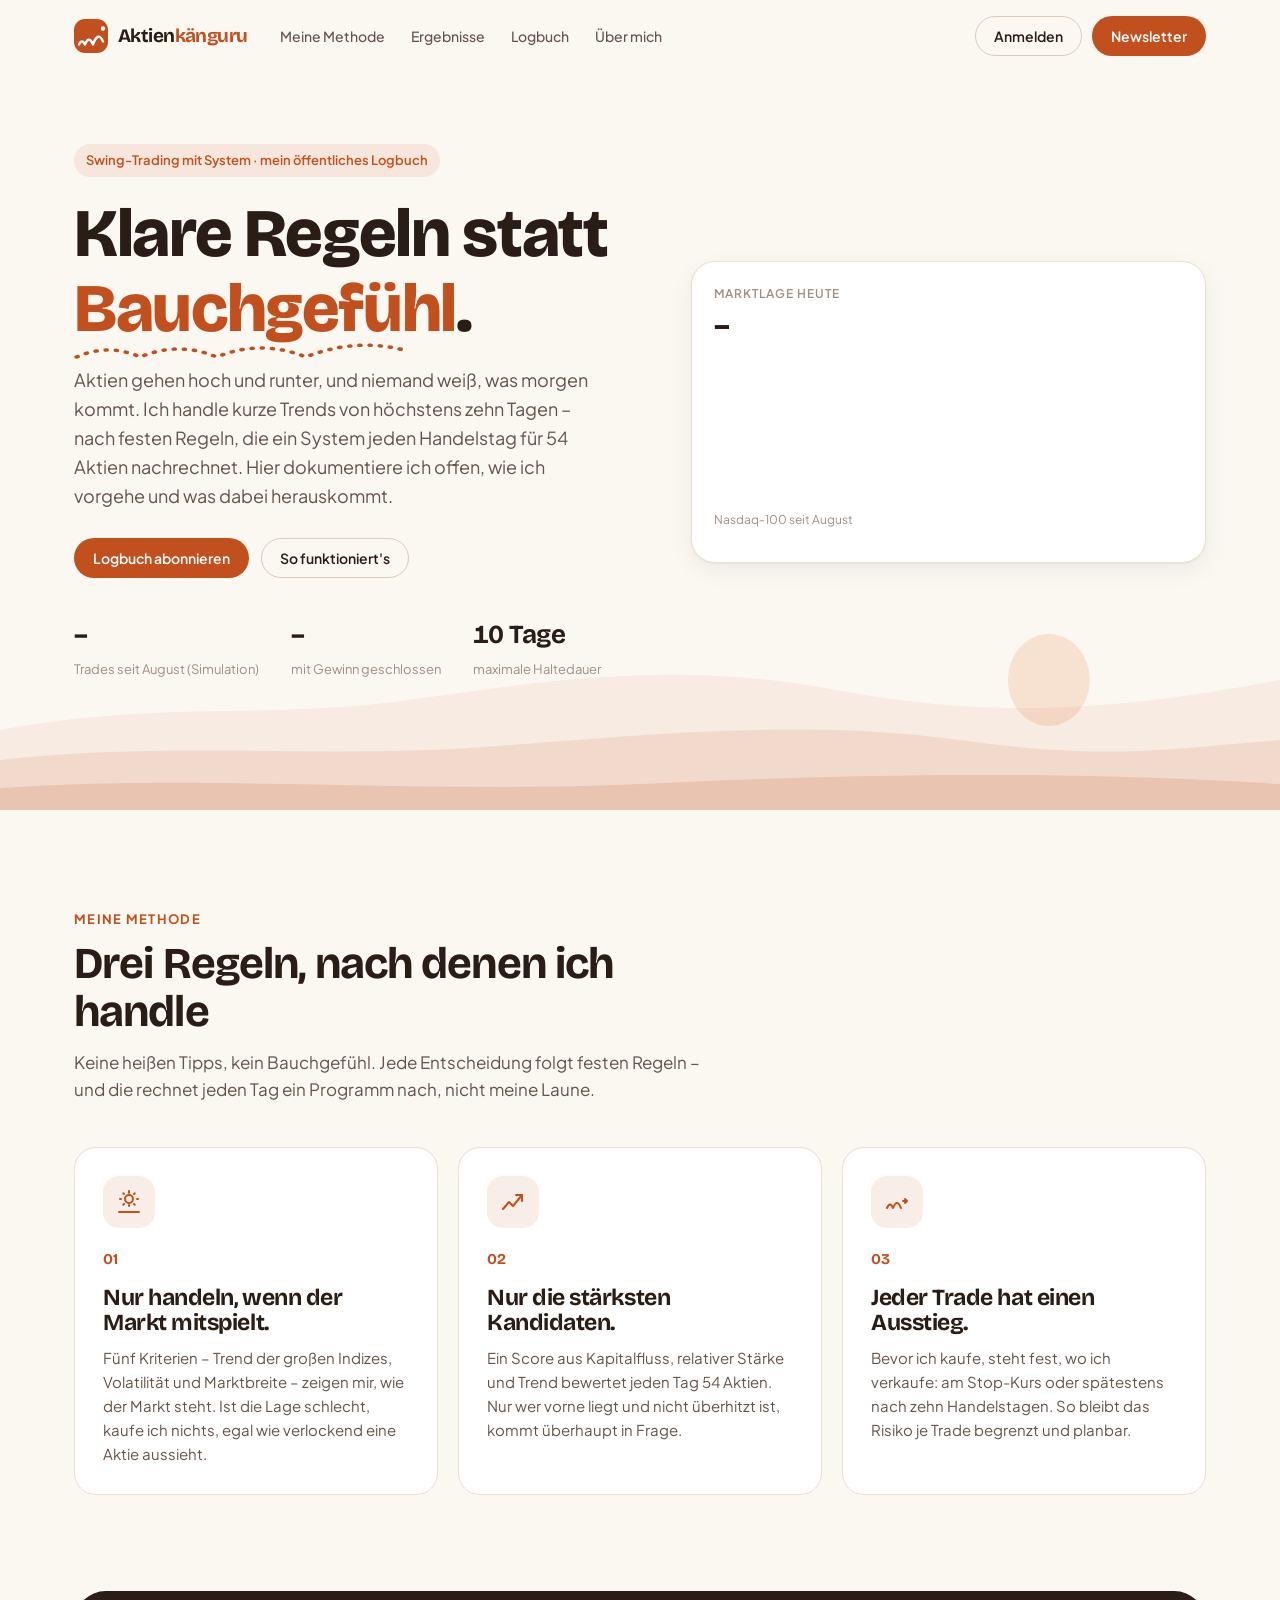
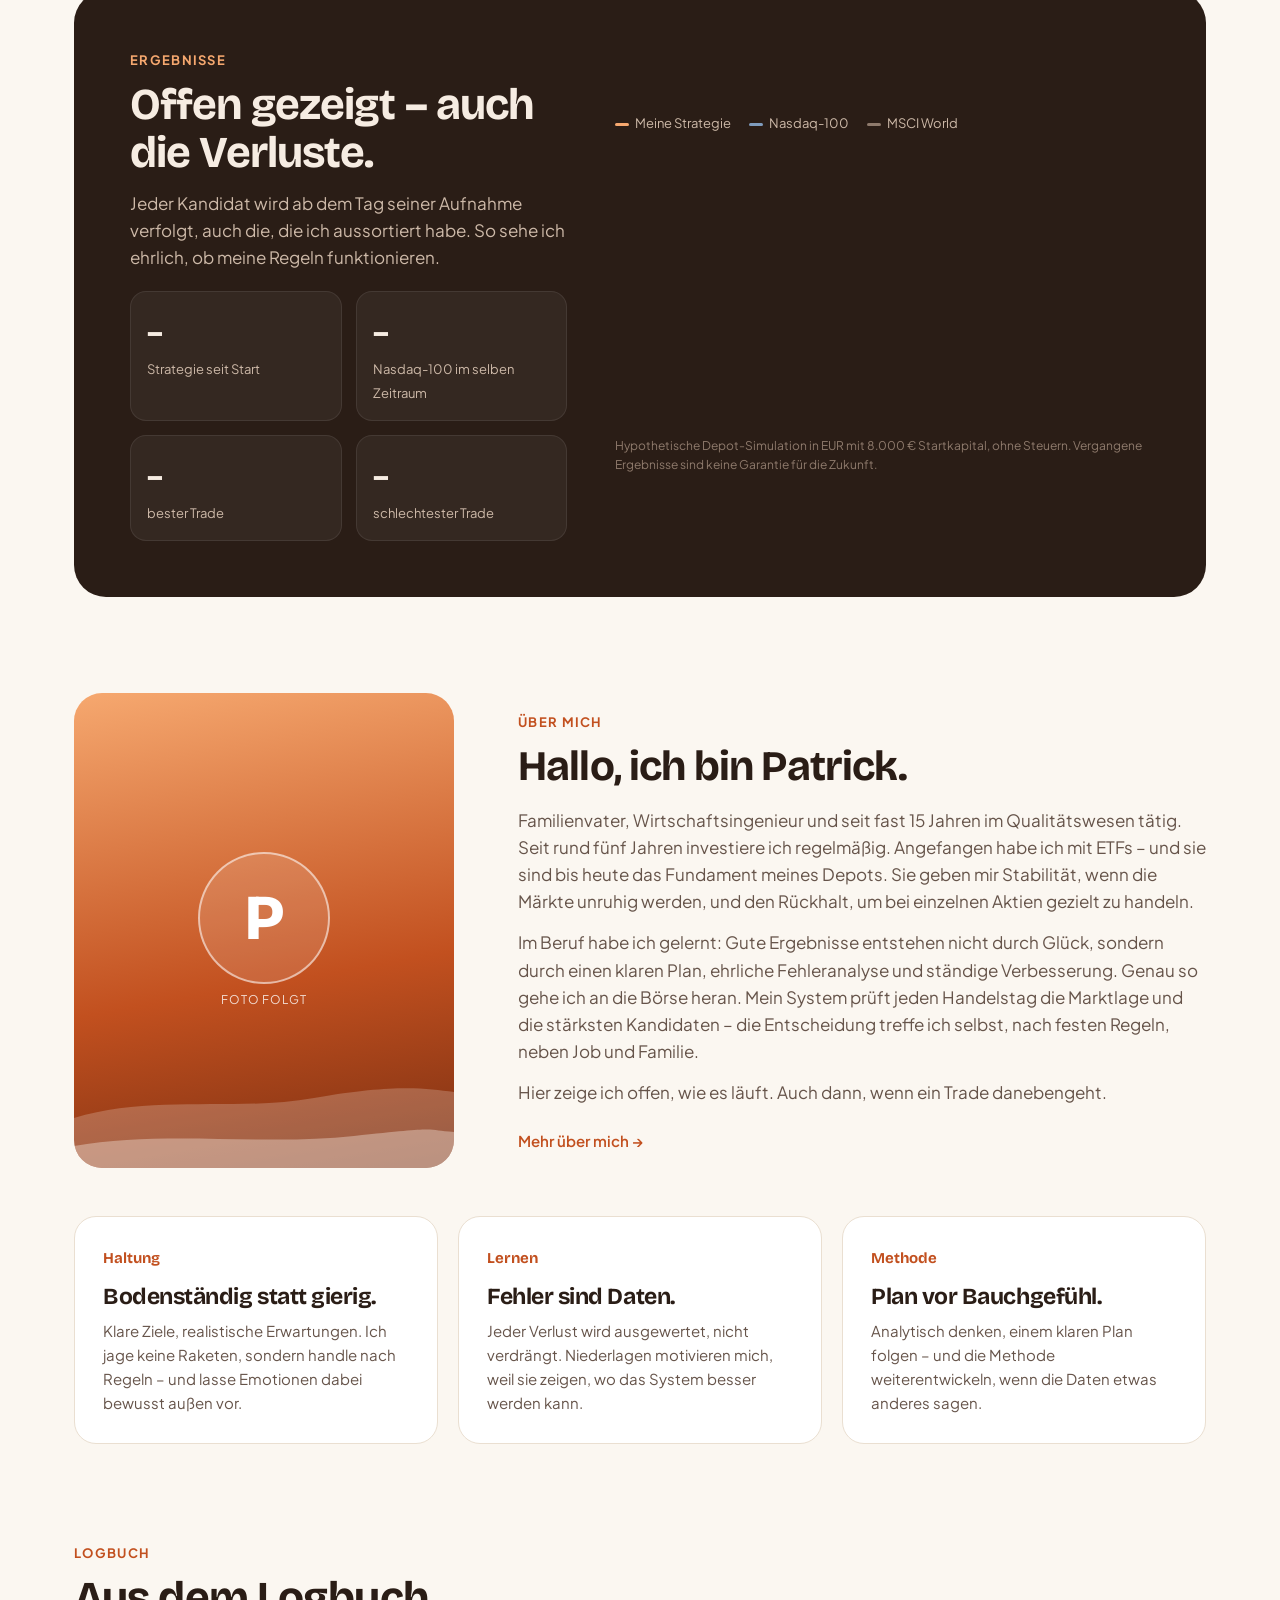
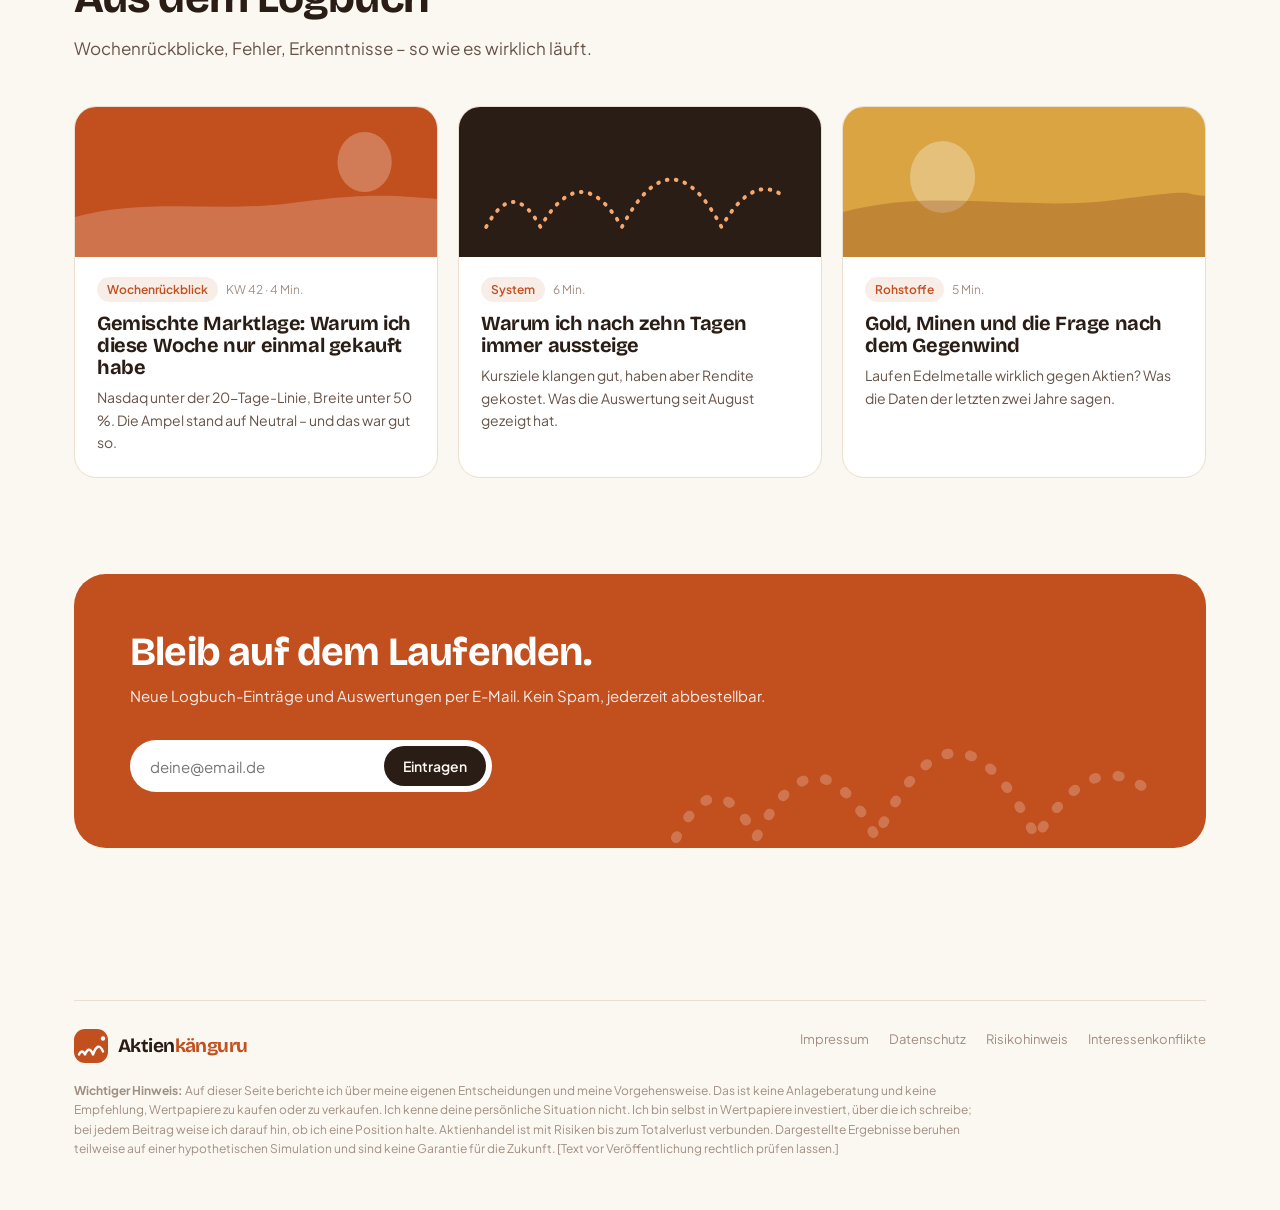
==== site/index.html @ cfe2eea2 "Cockpit im Aktienkänguru-Design + Vorbereitung Umzug (Domain, Login, privates Repo) - index.html: ne" ====
<!DOCTYPE html>
<html lang="de">
<head>
<meta charset="UTF-8">
<meta name="viewport" content="width=device-width, initial-scale=1.0">
<title>Aktienkänguru</title>
<link rel="preconnect" href="https://fonts.googleapis.com">
<link href="https://fonts.googleapis.com/css2?family=Bricolage+Grotesque:opsz,wght@12..96,500;12..96,700;12..96,800&family=Plus+Jakarta+Sans:wght@400;500;600;700&display=swap" rel="stylesheet">
<link rel="stylesheet" href="brand.css">
<style>
  .wrap { max-width: 1180px; margin: 0 auto; padding: 0 24px; }
  header { position: sticky; top: 0; z-index: 10; background: color-mix(in srgb, var(--sand) 88%, transparent); backdrop-filter: blur(12px); }
  .nav { display: flex; align-items: center; gap: 32px; height: 72px; }
  .nav nav { display: flex; gap: 26px; font-size: 14px; font-weight: 500; color: var(--ink-2); }
  .nav nav a { text-decoration: none; }
  .nav nav a:hover { color: var(--ink); }
  .nav .right { margin-left: auto; display: flex; gap: 10px; align-items: center; }

  /* Hero */
  .hero { position: relative; overflow: hidden; padding: 72px 0 0; }
  .hero-grid { display: grid; grid-template-columns: 1.05fr .95fr; gap: 48px; align-items: center; position: relative; z-index: 1; }
  .eyebrow { display: inline-flex; align-items: center; gap: 8px; font-size: 13px; font-weight: 600; color: var(--brand); background: var(--brand-soft); padding: 6px 12px; border-radius: 999px; }
  .hero h1 { font-size: clamp(40px, 5.6vw, 68px); font-weight: 800; margin: 20px 0 20px; }
  .hero h1 em { font-style: normal; color: var(--brand); position: relative; white-space: nowrap; }
  .hero h1 em svg { position: absolute; left: 0; bottom: -12px; width: 100%; height: 16px; overflow: visible; }
  .hero p.lead { font-size: 18px; color: var(--ink-2); max-width: 540px; margin: 0 0 28px; }
  .hero .ctas { display: flex; gap: 12px; flex-wrap: wrap; }
  .trust { display: flex; gap: 32px; margin-top: 36px; flex-wrap: wrap; }
  .trust div b { display: block; font-family: var(--head); font-size: 26px; letter-spacing: -.02em; }
  .trust div span { font-size: 13px; color: var(--muted); }

  .conditions { background: var(--foam); border: 1px solid var(--line); border-radius: 24px; box-shadow: var(--shadow); padding: 22px 22px 18px; position: relative; }
  .conditions .top { display: flex; justify-content: space-between; align-items: center; margin-bottom: 4px; }
  .conditions .lbl { font-size: 12px; font-weight: 600; color: var(--muted); text-transform: uppercase; letter-spacing: .08em; }
  .conditions h3 { font-size: 30px; margin: 6px 0 4px; }
  .conditions .why { color: var(--ink-2); font-size: 14px; margin: 0 0 12px; }
  .hop { width: 100%; height: 150px; display: block; overflow: visible; }
  .hop-legend { display: flex; justify-content: space-between; font-size: 12px; color: var(--muted); margin-top: 6px; }
  .bars { display: grid; grid-template-columns: repeat(5, 1fr); gap: 6px; margin-top: 14px; }
  .bars div { font-size: 11px; color: var(--muted); line-height: 1.3; }
  .bars i { display: block; height: 6px; border-radius: 3px; background: var(--line-strong); margin-bottom: 6px; }
  .bars i.on { background: var(--brand); }

  .land { position: absolute; left: 0; right: 0; bottom: 0; height: 200px; z-index: 0; }
  .land svg { width: 100%; height: 100%; display: block; }
  .hero-pad { height: 130px; }

  section { padding: 96px 0; }
  .s-head { max-width: 640px; margin-bottom: 44px; }
  .s-head .kicker { font-size: 13px; font-weight: 700; color: var(--brand); text-transform: uppercase; letter-spacing: .1em; }
  .s-head h2 { font-size: clamp(30px, 3.6vw, 44px); margin: 10px 0 12px; }
  .s-head p { color: var(--ink-2); font-size: 17px; margin: 0; }

  .rules { display: grid; grid-template-columns: repeat(3, 1fr); gap: 20px; }
  .rule { background: var(--foam); border: 1px solid var(--line); border-radius: 22px; padding: 28px; }
  .rule .n { font-family: var(--head); font-size: 15px; font-weight: 700; color: var(--brand); }
  .rule h3 { font-size: 23px; margin: 14px 0 10px; }
  .rule p { color: var(--ink-2); margin: 0; font-size: 15px; }
  .rule .ico { width: 52px; height: 52px; border-radius: 16px; background: var(--brand-soft); display: grid; place-items: center; margin-bottom: 18px; }

  .dark-band { background: var(--deep); color: #f6ece2; border-radius: 32px; padding: 56px; display: grid; grid-template-columns: .9fr 1.1fr; gap: 48px; align-items: center; }
  .dark-band .s-head p { color: #cdb9a8; }
  .dark-band .s-head .kicker { color: #f6a86f; }
  .res-nums { display: grid; grid-template-columns: 1fr 1fr; gap: 14px; margin-top: 8px; }
  .res-nums div { background: rgba(255,255,255,.05); border: 1px solid rgba(255,255,255,.08); border-radius: 16px; padding: 16px; }
  .res-nums b { display: block; font-family: var(--head); font-size: 30px; letter-spacing: -.02em; }
  .res-nums span { font-size: 13px; color: #cdb9a8; }
  .chartbox svg { width: 100%; height: 280px; display: block; overflow: visible; }
  .chart-legend { display: flex; gap: 18px; font-size: 13px; color: #cdb9a8; margin-bottom: 10px; flex-wrap: wrap; }
  .chart-legend i { display: inline-block; width: 14px; height: 3px; border-radius: 2px; margin-right: 6px; vertical-align: middle; }
  .fine { font-size: 12px; color: #8e7a6c; margin-top: 12px; }

  .about { display: grid; grid-template-columns: 380px 1fr; gap: 64px; align-items: center; }
  .photo { aspect-ratio: 4/5; border-radius: 28px; background: linear-gradient(170deg, #f6a86f, var(--brand) 60%, #7a2f12); position: relative; overflow: hidden; display: grid; place-items: center; color: rgba(255,255,255,.9); font-size: 13px; text-align: center; }
  .mono { display: grid; place-items: center; gap: 6px; position: relative; z-index: 1; }
  .mono b { width: 132px; height: 132px; border-radius: 50%; border: 2px solid rgba(255,255,255,.55); display: grid; place-items: center; font-family: var(--head); font-size: 64px; font-weight: 800; color: #fff; background: rgba(255,255,255,.12); }
  .mono span { font-size: 12px; letter-spacing: .08em; text-transform: uppercase; color: rgba(255,255,255,.8); }
  .photo svg { position: absolute; bottom: 0; left: 0; width: 100%; }
  .about h2 { font-size: clamp(30px, 3.4vw, 42px); margin: 10px 0 18px; }
  .about p { color: var(--ink-2); font-size: 17px; margin: 0 0 14px; }
  .more { display: inline-block; margin-top: 8px; font-weight: 600; color: var(--brand); text-decoration: none; }
  .more:hover { text-decoration: underline; }
  .values { display: grid; grid-template-columns: repeat(3, 1fr); gap: 20px; margin-top: 48px; }
  .sig { font-family: var(--head); font-size: 26px; color: var(--brand); font-weight: 700; margin-top: 18px; transform: rotate(-3deg); display: inline-block; }

  .posts { display: grid; grid-template-columns: repeat(3, 1fr); gap: 20px; }
  .post { background: var(--foam); border: 1px solid var(--line); border-radius: 22px; overflow: hidden; text-decoration: none; display: flex; flex-direction: column; transition: transform .15s; }
  .post:hover { transform: translateY(-3px); }
  .post .img { height: 150px; position: relative; }
  .post .img svg { position: absolute; inset: 0; width: 100%; height: 100%; }
  .post .body { padding: 20px 22px 24px; }
  .post .meta { font-size: 12px; color: var(--muted); display: flex; gap: 8px; align-items: center; }
  .post h3 { font-size: 20px; margin: 10px 0 8px; }
  .post p { color: var(--ink-2); font-size: 14px; margin: 0; }

  .cta { background: var(--brand); border-radius: 32px; padding: 56px; color: #fff; display: flex; justify-content: space-between; align-items: center; gap: 32px; position: relative; overflow: hidden; flex-wrap: wrap; }
  .cta h2 { font-size: clamp(28px, 3.4vw, 40px); max-width: 560px; position: relative; }
  .cta p { margin: 10px 0 0; opacity: .9; position: relative; }
  .cta form { display: flex; gap: 8px; background: #fff; padding: 6px; border-radius: 999px; position: relative; }
  .cta input { border: 0; outline: 0; font: 15px var(--body); padding: 0 14px; width: 240px; background: transparent; color: #2a1d16; }
  .cta .bg { position: absolute; right: -20px; bottom: -10px; width: 560px; opacity: .22; }

  footer { padding: 56px 0 40px; color: var(--muted); font-size: 13px; }
  .foot { display: flex; justify-content: space-between; gap: 24px; flex-wrap: wrap; border-top: 1px solid var(--line); padding-top: 28px; }
  .foot nav { display: flex; gap: 20px; }
  .foot a { text-decoration: none; } .foot a:hover { color: var(--ink); }
  .risk { margin-top: 18px; font-size: 12px; line-height: 1.6; max-width: 900px; }

  @media (max-width: 960px) {
    .hero-grid, .dark-band, .about { grid-template-columns: 1fr; }
    .rules, .posts, .values { grid-template-columns: 1fr; }
    .nav nav { display: none; }
    .dark-band, .cta { padding: 32px 24px; }
    .about .photo { max-width: 320px; }
  }
  @media (max-width: 560px) {
    .wrap { padding: 0 16px; }
    .nav .right .ghost { display: none; }
    section { padding: 64px 0; }
    .cta form { width: 100%; } .cta input { width: 100%; min-width: 0; }
  }
</style>
</head>
<body>
<header>
  <div class="wrap nav">
    <a class="mark" href="#"><svg viewBox="0 0 34 34"><rect width="34" height="34" rx="11" fill="var(--brand)"/><path d="M5 25.5q3-6 6 0q4-9.5 8 0q5-14 10-3" fill="none" stroke="#fff" stroke-width="2.4" stroke-linecap="round" stroke-linejoin="round"/><circle cx="29" cy="9.5" r="2.2" fill="#fff"/></svg><b>Aktien<span>känguru</span></b></a>
    <nav><a href="#regeln">Meine Methode</a><a href="#ergebnisse">Ergebnisse</a><a href="#logbuch">Logbuch</a><a href="#ueber">Über mich</a></nav>
    <div class="right">
      <a class="btn ghost" href="https://cockpit.example.de">Anmelden</a>
      <a class="btn sun" href="#warteliste">Newsletter</a>
    </div>
  </div>
</header>

<div class="hero">
  <div class="wrap hero-grid">
    <div>
      <span class="eyebrow">Swing-Trading mit System · mein öffentliches Logbuch</span>
      <h1>Klare Regeln statt <em>Bauchgefühl<svg viewBox="0 0 300 16" preserveAspectRatio="none"><path d="M2 12q25-14 50 0q30-16 60 0q35-18 70 0q40-20 80-6" fill="none" stroke="var(--brand)" stroke-width="3.5" stroke-linecap="round" stroke-dasharray="1 7"/></svg></em>.</h1>
      <p class="lead">Aktien gehen hoch und runter, und niemand weiß, was morgen kommt. Ich handle kurze Trends von höchstens zehn Tagen – nach festen Regeln, die ein System jeden Handelstag für 54 Aktien nachrechnet. Hier dokumentiere ich offen, wie ich vorgehe und was dabei herauskommt.</p>
      <div class="ctas"><a class="btn sun" href="#warteliste">Logbuch abonnieren</a><a class="btn ghost" href="#regeln">So funktioniert's</a></div>
      <div class="trust">
        <div><b class="num" id="tTrades">–</b><span>Trades seit August (Simulation)</span></div>
        <div><b class="num" id="tHit">–</b><span>mit Gewinn geschlossen</span></div>
        <div><b class="num">10 Tage</b><span>maximale Haltedauer</span></div>
      </div>
    </div>

    <div class="conditions">
      <div class="top"><span class="lbl">Marktlage heute</span><span class="pill" id="cPill"></span></div>
      <h3 id="cTitle">–</h3>
      <p class="why" id="cWhy"></p>
      <svg class="hop" id="hop" viewBox="0 0 400 150" preserveAspectRatio="none"></svg>
      <div class="hop-legend"><span>Nasdaq-100 seit August</span><span id="cSpx"></span></div>
      <div class="bars" id="cBars"></div>
    </div>
  </div>
  <div class="hero-pad"></div>
  <div class="land"><svg viewBox="0 0 1440 200" preserveAspectRatio="none">
    <circle cx="1180" cy="70" r="46" fill="var(--brand-2)" opacity=".18"/>
    <path d="M0 120c180-30 300-10 460-30s300-40 480-10 320 20 500-10v130H0z" fill="var(--brand)" opacity=".07"/>
    <path d="M0 150c200-20 360 0 560-14s360-26 520-6 220 10 360 0v70H0z" fill="var(--brand)" opacity=".11"/>
    <path d="M0 178c240-14 480 6 720-4s460-14 720 0v26H0z" fill="var(--brand)" opacity=".16"/>
  </svg></div>
</div>

<section id="regeln">
  <div class="wrap">
    <div class="s-head"><span class="kicker">Meine Methode</span><h2>Drei Regeln, nach denen ich handle</h2><p>Keine heißen Tipps, kein Bauchgefühl. Jede Entscheidung folgt festen Regeln – und die rechnet jeden Tag ein Programm nach, nicht meine Laune.</p></div>
    <div class="rules">
      <div class="rule"><div class="ico"><svg width="26" height="26" viewBox="0 0 26 26" fill="none" stroke="var(--brand)" stroke-width="2" stroke-linecap="round"><circle cx="13" cy="10" r="4"/><path d="M13 2v2M13 16v1M5 10H4M22 10h-1M7.3 4.3l.7.7M18 15l.7.7M18.7 4.3L18 5M8 15l-.7.7"/><path d="M3 23h20"/></svg></div><span class="n">01</span><h3>Nur handeln, wenn der Markt mitspielt.</h3><p>Fünf Kriterien – Trend der großen Indizes, Volatilität und Marktbreite – zeigen mir, wie der Markt steht. Ist die Lage schlecht, kaufe ich nichts, egal wie verlockend eine Aktie aussieht.</p></div>
      <div class="rule"><div class="ico"><svg width="26" height="26" viewBox="0 0 26 26" fill="none" stroke="var(--brand)" stroke-width="2" stroke-linecap="round" stroke-linejoin="round"><path d="M3 20l6-7 4 4 9-11"/><path d="M16 6h6v6"/></svg></div><span class="n">02</span><h3>Nur die stärksten Kandidaten.</h3><p>Ein Score aus Kapitalfluss, relativer Stärke und Trend bewertet jeden Tag 54 Aktien. Nur wer vorne liegt und nicht überhitzt ist, kommt überhaupt in Frage.</p></div>
      <div class="rule"><div class="ico"><svg width="26" height="26" viewBox="0 0 26 26" fill="none" stroke="var(--brand)" stroke-width="2" stroke-linecap="round" stroke-linejoin="round"><path d="M3 19q3-7 6 0q4-10 8 0"/><path d="M19 12h4M21 10l2 2-2 2"/></svg></div><span class="n">03</span><h3>Jeder Trade hat einen Ausstieg.</h3><p>Bevor ich kaufe, steht fest, wo ich verkaufe: am Stop-Kurs oder spätestens nach zehn Handelstagen. So bleibt das Risiko je Trade begrenzt und planbar.</p></div>
    </div>
  </div>
</section>

<section id="ergebnisse" style="padding-top:0">
  <div class="wrap">
    <div class="dark-band">
      <div>
        <div class="s-head" style="margin-bottom:20px"><span class="kicker">Ergebnisse</span><h2>Offen gezeigt – auch die Verluste.</h2><p>Jeder Kandidat wird ab dem Tag seiner Aufnahme verfolgt, auch die, die ich aussortiert habe. So sehe ich ehrlich, ob meine Regeln funktionieren.</p></div>
        <div class="res-nums">
          <div><b class="num" id="rStrat">–</b><span>Strategie seit Start</span></div>
          <div><b class="num" id="rQqq">–</b><span>Nasdaq-100 im selben Zeitraum</span></div>
          <div><b class="num" id="rBest">–</b><span>bester Trade</span></div>
          <div><b class="num" id="rWorst">–</b><span>schlechtester Trade</span></div>
        </div>
      </div>
      <div class="chartbox">
        <div class="chart-legend"><span><i style="background:#f6a86f"></i>Meine Strategie</span><span><i style="background:#7f9cbd"></i>Nasdaq-100</span><span><i style="background:#8e7a6c"></i>MSCI World</span></div>
        <svg id="perf" viewBox="0 0 600 280" preserveAspectRatio="none"></svg>
        <div class="fine">Hypothetische Depot-Simulation in EUR mit 8.000 € Startkapital, ohne Steuern. Vergangene Ergebnisse sind keine Garantie für die Zukunft.</div>
      </div>
    </div>
  </div>
</section>

<section id="ueber" style="padding-top:0">
  <div class="wrap about">
    <div class="photo" role="img" aria-label="Platzhalter für ein Foto von Patrick"><div class="mono"><b>P</b><span>Foto folgt</span></div><svg viewBox="0 0 380 120" preserveAspectRatio="none"><path d="M0 70c80-24 160-6 240-20s110-10 140-6v76H0z" fill="#fbf7f1" opacity=".22"/><path d="M0 98c90-16 190 0 280-10s70-6 100-4v36H0z" fill="#fbf7f1" opacity=".35"/></svg></div>
    <div>
      <span class="s-head"><span class="kicker">Über mich</span></span>
      <h2>Hallo, ich bin Patrick.</h2>
      <p>Familienvater, Wirtschaftsingenieur und seit fast 15 Jahren im Qualitätswesen tätig. Seit rund fünf Jahren investiere ich regelmäßig. Angefangen habe ich mit ETFs – und sie sind bis heute das Fundament meines Depots. Sie geben mir Stabilität, wenn die Märkte unruhig werden, und den Rückhalt, um bei einzelnen Aktien gezielt zu handeln.</p>
      <p>Im Beruf habe ich gelernt: Gute Ergebnisse entstehen nicht durch Glück, sondern durch einen klaren Plan, ehrliche Fehleranalyse und ständige Verbesserung. Genau so gehe ich an die Börse heran. Mein System prüft jeden Handelstag die Marktlage und die stärksten Kandidaten – die Entscheidung treffe ich selbst, nach festen Regeln, neben Job und Familie.</p>
      <p>Hier zeige ich offen, wie es läuft. Auch dann, wenn ein Trade danebengeht.</p>
      <a class="more" href="#">Mehr über mich →</a>
    </div>
  </div>
  <div class="wrap">
    <div class="values">
      <div class="rule"><span class="n">Haltung</span><h3>Bodenständig statt gierig.</h3><p>Klare Ziele, realistische Erwartungen. Ich jage keine Raketen, sondern handle nach Regeln – und lasse Emotionen dabei bewusst außen vor.</p></div>
      <div class="rule"><span class="n">Lernen</span><h3>Fehler sind Daten.</h3><p>Jeder Verlust wird ausgewertet, nicht verdrängt. Niederlagen motivieren mich, weil sie zeigen, wo das System besser werden kann.</p></div>
      <div class="rule"><span class="n">Methode</span><h3>Plan vor Bauchgefühl.</h3><p>Analytisch denken, einem klaren Plan folgen – und die Methode weiterentwickeln, wenn die Daten etwas anderes sagen.</p></div>
    </div>
  </div>
</section>

<section id="logbuch" style="padding-top:0">
  <div class="wrap">
    <div class="s-head"><span class="kicker">Logbuch</span><h2>Aus dem Logbuch</h2><p>Wochenrückblicke, Fehler, Erkenntnisse – so wie es wirklich läuft.</p></div>
    <div class="posts">
      <a class="post" href="#"><div class="img"><svg viewBox="0 0 400 150" preserveAspectRatio="none"><rect width="400" height="150" fill="var(--brand)"/><circle cx="320" cy="55" r="30" fill="#fff" opacity=".25"/><path d="M0 110c80-20 160-4 240-14s110-8 160-4v58H0z" fill="#fff" opacity=".2"/></svg></div><div class="body"><div class="meta"><span class="pill brand">Wochenrückblick</span>KW 42 · 4 Min.</div><h3>Gemischte Marktlage: Warum ich diese Woche nur einmal gekauft habe</h3><p>Nasdaq unter der 20-Tage-Linie, Breite unter 50 %. Die Ampel stand auf Neutral – und das war gut so.</p></div></a>
      <a class="post" href="#"><div class="img"><svg viewBox="0 0 400 150" preserveAspectRatio="none"><rect width="400" height="150" fill="var(--deep)"/><path d="M30 120q30-50 60 0q45-70 90 0q55-95 110 0q35-55 70-30" fill="none" stroke="#f6a86f" stroke-width="4" stroke-linecap="round" stroke-dasharray="1 9"/></svg></div><div class="body"><div class="meta"><span class="pill brand">System</span>6 Min.</div><h3>Warum ich nach zehn Tagen immer aussteige</h3><p>Kursziele klangen gut, haben aber Rendite gekostet. Was die Auswertung seit August gezeigt hat.</p></div></a>
      <a class="post" href="#"><div class="img"><svg viewBox="0 0 400 150" preserveAspectRatio="none"><rect width="400" height="150" fill="#d9a441"/><circle cx="110" cy="70" r="36" fill="#fff" opacity=".3"/><path d="M0 105c100-25 200 0 300-12s70-6 100-4v61H0z" fill="#7a2f12" opacity=".25"/></svg></div><div class="body"><div class="meta"><span class="pill brand">Rohstoffe</span>5 Min.</div><h3>Gold, Minen und die Frage nach dem Gegenwind</h3><p>Laufen Edelmetalle wirklich gegen Aktien? Was die Daten der letzten zwei Jahre sagen.</p></div></a>
    </div>
  </div>
</section>

<section id="warteliste" style="padding-top:0">
  <div class="wrap">
    <div class="cta">
      <svg class="bg" viewBox="0 0 560 200"><path d="M10 180q40-80 80 0q60-120 120 0q80-170 160 0q60-100 120-40" fill="none" stroke="#fff" stroke-width="10" stroke-linecap="round" stroke-dasharray="2 22"/></svg>
      <div><h2>Bleib auf dem Laufenden.</h2><p>Neue Logbuch-Einträge und Auswertungen per E-Mail. Kein Spam, jederzeit abbestellbar.</p></div>
      <form onsubmit="event.preventDefault(); this.innerHTML='<span style=&quot;padding:10px 16px;color:#2a1d16;font-weight:600&quot;>Danke! Du stehst auf der Liste.</span>'"><input type="email" placeholder="deine@email.de" required><button class="btn deep" type="submit">Eintragen</button></form>
    </div>
  </div>
</section>

<footer>
  <div class="wrap">
    <div class="foot">
      <a class="mark" href="#"><svg viewBox="0 0 34 34"><rect width="34" height="34" rx="11" fill="var(--brand)"/><path d="M5 25.5q3-6 6 0q4-9.5 8 0q5-14 10-3" fill="none" stroke="#fff" stroke-width="2.4" stroke-linecap="round" stroke-linejoin="round"/><circle cx="29" cy="9.5" r="2.2" fill="#fff"/></svg><b>Aktien<span>känguru</span></b></a>
      <nav><a href="#">Impressum</a><a href="#">Datenschutz</a><a href="#">Risikohinweis</a><a href="#">Interessenkonflikte</a></nav>
    </div>
    <p class="risk"><b>Wichtiger Hinweis:</b> Auf dieser Seite berichte ich über meine eigenen Entscheidungen und meine Vorgehensweise. Das ist keine Anlageberatung und keine Empfehlung, Wertpapiere zu kaufen oder zu verkaufen. Ich kenne deine persönliche Situation nicht. Ich bin selbst in Wertpapiere investiert, über die ich schreibe; bei jedem Beitrag weise ich darauf hin, ob ich eine Position halte. Aktienhandel ist mit Risiken bis zum Totalverlust verbunden. Dargestellte Ergebnisse beruhen teilweise auf einer hypothetischen Simulation und sind keine Garantie für die Zukunft. [Text vor Veröffentlichung rechtlich prüfen lassen.]</p>
  </div>
</footer>

<script>
// Entwurf: liest noch direkt aus dem Repo. Vor der Veröffentlichung auf eine eigene,
// öffentliche Kennzahlen-Datei umstellen (das Repo wird privat).
const REPO_BASE = "https://raw.githubusercontent.com/patricks87-sudo/swing-trading-data/main/data/";
const get = (n) => fetch(REPO_BASE + n + "?_=" + Date.now()).then((r) => (r.ok ? r.json() : null)).catch(() => null);
const $ = (id) => document.getElementById(id);
const nf = (v, d = 1) => Number(v).toLocaleString("de-DE", { minimumFractionDigits: d, maximumFractionDigits: d });
const pct = (v, d = 1) => (v == null ? "–" : (v > 0 ? "+" : v < 0 ? "−" : "") + nf(Math.abs(v), d) + " %");
const eur = (v) => (v == null ? "–" : (v > 0 ? "+" : v < 0 ? "−" : "") + nf(Math.abs(v), 0) + " €");

// Marktregime in Klartext
const LAGE = {
  "RISK-ON": { t: "Rückenwind", cls: "good", why: "Der Markt ist in guter Verfassung. Mein Regelwerk erlaubt bis zu zwei neue Positionen am Tag." },
  NEUTRAL: { t: "Gemischt", cls: "warn", why: "Uneinheitliche Signale. Mein Regelwerk erlaubt höchstens eine neue Position." },
  "RISK-OFF": { t: "Abwarten", cls: "bad", why: "Zu unruhig. Nach meinen Regeln heute keine neuen Käufe." },
};

function linePath(vals, W, H, lo, hi, pad = 8) {
  const n = vals.length;
  return vals.map((v, i) => (i ? "L" : "M") + ((i / (n - 1)) * W).toFixed(1) + " " + (H - pad - ((v - lo) / (hi - lo || 1)) * (H - 2 * pad)).toFixed(1)).join(" ");
}

(async () => {
  const [p4, p1, perf] = await Promise.all(["p4_latest.json", "p1_latest.json", "performance.json"].map(get));
  const feed = [p4, p1].filter(Boolean).sort((a, b) => new Date(b.generated_at_utc) - new Date(a.generated_at_utc))[0];

  if (feed?.regime) {
    const r = feed.regime, s = LAGE[r.status] || LAGE.NEUTRAL;
    $("cTitle").innerHTML = s.t + ' <span class="pill neutral" style="vertical-align:middle">' + r.status + "</span>";
    $("cWhy").textContent = s.why;
    $("cPill").className = "pill " + s.cls;
    $("cPill").innerHTML = '<span class="d"></span>' + r.kriterien_erfuellt + " von " + r.kriterien.length + " Kriterien";
    const short = ["S&P 500 über Ø50", "Nasdaq über Ø20", "VIX unter 20", "Breite über Ø50", "Breite 5 Tage"];
    $("cBars").innerHTML = r.kriterien.map((k, i) => `<div><i class="${k.erfuellt ? "on" : ""}"></i>${short[i] || k.kriterium}</div>`).join("");
    const q = feed.indices?.NASDAQ_COMPOSITE;
    if (q) $("cSpx").innerHTML = `<b class="num" style="color:var(--ink)">${nf(q.close, 2)}</b> <span class="num ${q.chg_1d_pct >= 0 ? "up" : "down"}">${pct(q.chg_1d_pct, 2)}</span>`;
  }
  const src = perf?.reihen?.find((x) => x.key === "qqq")?.werte || [];
  if (src.length) {
    const lo = Math.min(...src), hi = Math.max(...src), d = linePath(src, 400, 150, lo, hi, 14);
    const lx = 400, ly = 150 - 14 - ((src[src.length - 1] - lo) / (hi - lo)) * 122;
    $("hop").innerHTML = `<defs><linearGradient id="g" x1="0" y1="0" x2="0" y2="1"><stop offset="0" stop-color="var(--brand)" stop-opacity=".28"/><stop offset="1" stop-color="var(--brand)" stop-opacity="0"/></linearGradient></defs>
      <path d="${d} L400 150 L0 150 Z" fill="url(#g)"/><path d="${d}" fill="none" stroke="var(--brand)" stroke-width="2.5" vector-effect="non-scaling-stroke" stroke-linejoin="round"/>
      <circle cx="${lx}" cy="${ly}" r="4" fill="var(--brand)" vector-effect="non-scaling-stroke"/>`;
  }

  if (perf) {
    const st = perf.statistik?.neu || {}, z = perf.zusammenfassung || {};
    $("tTrades").textContent = (st.trades_abgeschlossen ?? 0) + (st.trades_offen ?? 0);
    $("tHit").textContent = st.trefferquote_pct != null ? nf(st.trefferquote_pct, 0) + " %" : "–";
    $("rStrat").textContent = pct(z.neu?.gesamt_pct); $("rStrat").style.color = "#f6a86f";
    $("rQqq").textContent = pct(z.qqq?.gesamt_pct);
    $("rBest").textContent = eur(st.bester_trade_eur);
    $("rWorst").textContent = eur(st.schlechtester_trade_eur);
    const R = [["urth", "#8e7a6c"], ["qqq", "#7f9cbd"], ["neu", "#f6a86f"]].map(([k, c]) => ({ w: perf.reihen.find((x) => x.key === k)?.werte || [], c }));
    const all = R.flatMap((r) => r.w), lo = Math.min(...all), hi = Math.max(...all);
    const zero = 280 - 8 - ((100 - lo) / (hi - lo)) * 264;
    const main = linePath(R[2].w, 600, 280, lo, hi);
    $("perf").innerHTML = `<defs><linearGradient id="pg" x1="0" y1="0" x2="0" y2="1"><stop offset="0" stop-color="#f6a86f" stop-opacity=".25"/><stop offset="1" stop-color="#f6a86f" stop-opacity="0"/></linearGradient></defs>
      <line x1="0" x2="600" y1="${zero}" y2="${zero}" stroke="rgba(255,255,255,.15)" stroke-dasharray="4 4" vector-effect="non-scaling-stroke"/>
      <path d="${main} L600 280 L0 280 Z" fill="url(#pg)"/>
      ${R.map((r) => `<path d="${linePath(r.w, 600, 280, lo, hi)}" fill="none" stroke="${r.c}" stroke-width="${r.c === "#f6a86f" ? 3 : 2}" vector-effect="non-scaling-stroke" stroke-linejoin="round"/>`).join("")}`;
  }
})();
</script>
</body>
</html>
---- site/brand.css ----
/* Aktienkänguru – gemeinsame Markenbasis für Startseite und Cockpit */
:root {
  color-scheme: light;
  --sand: #fbf7f1;        /* Seitenhintergrund */
  --foam: #ffffff;        /* Karten */
  --shell: #f4ece1;       /* zweite Fläche */
  --deep: #2a1d16;        /* Dunkles Erdbraun – Schrift & dunkle Flächen */
  --ink: #2a1d16;
  --ink-2: #66544a;
  --muted: #a08f83;
  --line: #eadfd1;
  --line-strong: #dccbb7;
  --brand: #c2501f;        /* Markenfarbe Outback-Terrakotta */
  --brand-2: #e07a3c;
  --brand-soft: rgba(194,80,31,.10);
  --sun: #c2501f;         /* Handlungsaufforderungen */
  --sun-ink: #ffffff;
  --good: #15803d; --good-soft: rgba(21,128,61,.10);
  --warn: #b26b00; --warn-soft: rgba(245,166,35,.16);
  --bad: #b4232f; --bad-soft: rgba(180,35,47,.09);
  --s1: #c2501f; --s2: #3f5c7a; --s3: #a08f83;
  --shadow: 0 1px 2px rgba(42,29,22,.05), 0 8px 24px rgba(42,29,22,.06);
  --head: "Bricolage Grotesque", "Plus Jakarta Sans", system-ui, sans-serif;
  --body: "Plus Jakarta Sans", system-ui, -apple-system, "Segoe UI", sans-serif;
}
@media (prefers-color-scheme: dark) {
  :root:not([data-theme="light"]) {
    color-scheme: dark;
    --sand: #15100d; --foam: #1e1713; --shell: #271e19;
    --deep: #0e0a08; --ink: #f6ece2; --ink-2: #cdb9a8; --muted: #8e7a6c;
    --line: #33271f; --line-strong: #44352b;
    --brand: #f08a4b; --brand-2: #f6a86f; --brand-soft: rgba(240,138,75,.14);
    --sun: #f08a4b; --sun-ink: #1a0d07;
    --good: #3ccf73; --good-soft: rgba(60,207,115,.14);
    --warn: #f5b13d; --warn-soft: rgba(245,177,61,.14);
    --bad: #ff6b6b; --bad-soft: rgba(255,107,107,.14);
    --s1: #f08a4b; --s2: #7f9cbd; --s3: #8e7a6c;
    --shadow: none;
  }
}
:root[data-theme="dark"] {
  color-scheme: dark;
  --sand: #15100d; --foam: #1e1713; --shell: #271e19;
    --deep: #0e0a08; --ink: #f6ece2; --ink-2: #cdb9a8; --muted: #8e7a6c;
    --line: #33271f; --line-strong: #44352b;
    --brand: #f08a4b; --brand-2: #f6a86f; --brand-soft: rgba(240,138,75,.14);
    --sun: #f08a4b; --sun-ink: #1a0d07;
    --good: #3ccf73; --good-soft: rgba(60,207,115,.14);
    --warn: #f5b13d; --warn-soft: rgba(245,177,61,.14);
    --bad: #ff6b6b; --bad-soft: rgba(255,107,107,.14);
    --s1: #f08a4b; --s2: #7f9cbd; --s3: #8e7a6c;
    --shadow: none;
}
* { box-sizing: border-box; }
html { scroll-behavior: smooth; }
body { margin: 0; background: var(--sand); color: var(--ink); font: 15px/1.6 var(--body); -webkit-font-smoothing: antialiased; }
h1, h2, h3 { font-family: var(--head); letter-spacing: -.02em; line-height: 1.1; margin: 0; }
a { color: inherit; }
.num { font-variant-numeric: tabular-nums; }

/* Wortmarke */
.mark { display: inline-flex; align-items: center; gap: 10px; text-decoration: none; color: var(--ink); }
.mark svg { width: 34px; height: 34px; flex-shrink: 0; }
.mark b { font-family: var(--head); font-size: 19px; font-weight: 700; letter-spacing: -.03em; white-space: nowrap; }
.mark b span { color: var(--brand); }

.btn { display: inline-flex; align-items: center; gap: 8px; font: 600 14px/1 var(--body); padding: 12px 18px; border-radius: 999px; border: 1px solid transparent; cursor: pointer; text-decoration: none; white-space: nowrap; }
.btn.sun { background: var(--sun); color: var(--sun-ink); }
.btn.sun:hover { filter: brightness(1.05); }
.btn.ghost { border-color: var(--line-strong); color: var(--ink); background: transparent; }
.btn.ghost:hover { background: var(--shell); }
.btn.deep { background: var(--ink); color: var(--sand); }

.pill { display: inline-flex; align-items: center; gap: 6px; padding: 3px 10px; border-radius: 999px; font-size: 12px; font-weight: 600; white-space: nowrap; }
.pill.good { background: var(--good-soft); color: var(--good); }
.pill.warn { background: var(--warn-soft); color: var(--warn); }
.pill.bad { background: var(--bad-soft); color: var(--bad); }
.pill.brand { background: var(--brand-soft); color: var(--brand); }
.pill.neutral { background: var(--shell); color: var(--ink-2); }
.pill .d { width: 6px; height: 6px; border-radius: 50%; background: currentColor; }
.up { color: var(--good); } .down { color: var(--bad); }
.icon-btn { width: 36px; height: 36px; border-radius: 999px; border: 1px solid var(--line); background: var(--foam); color: var(--ink-2); display: grid; place-items: center; cursor: pointer; }
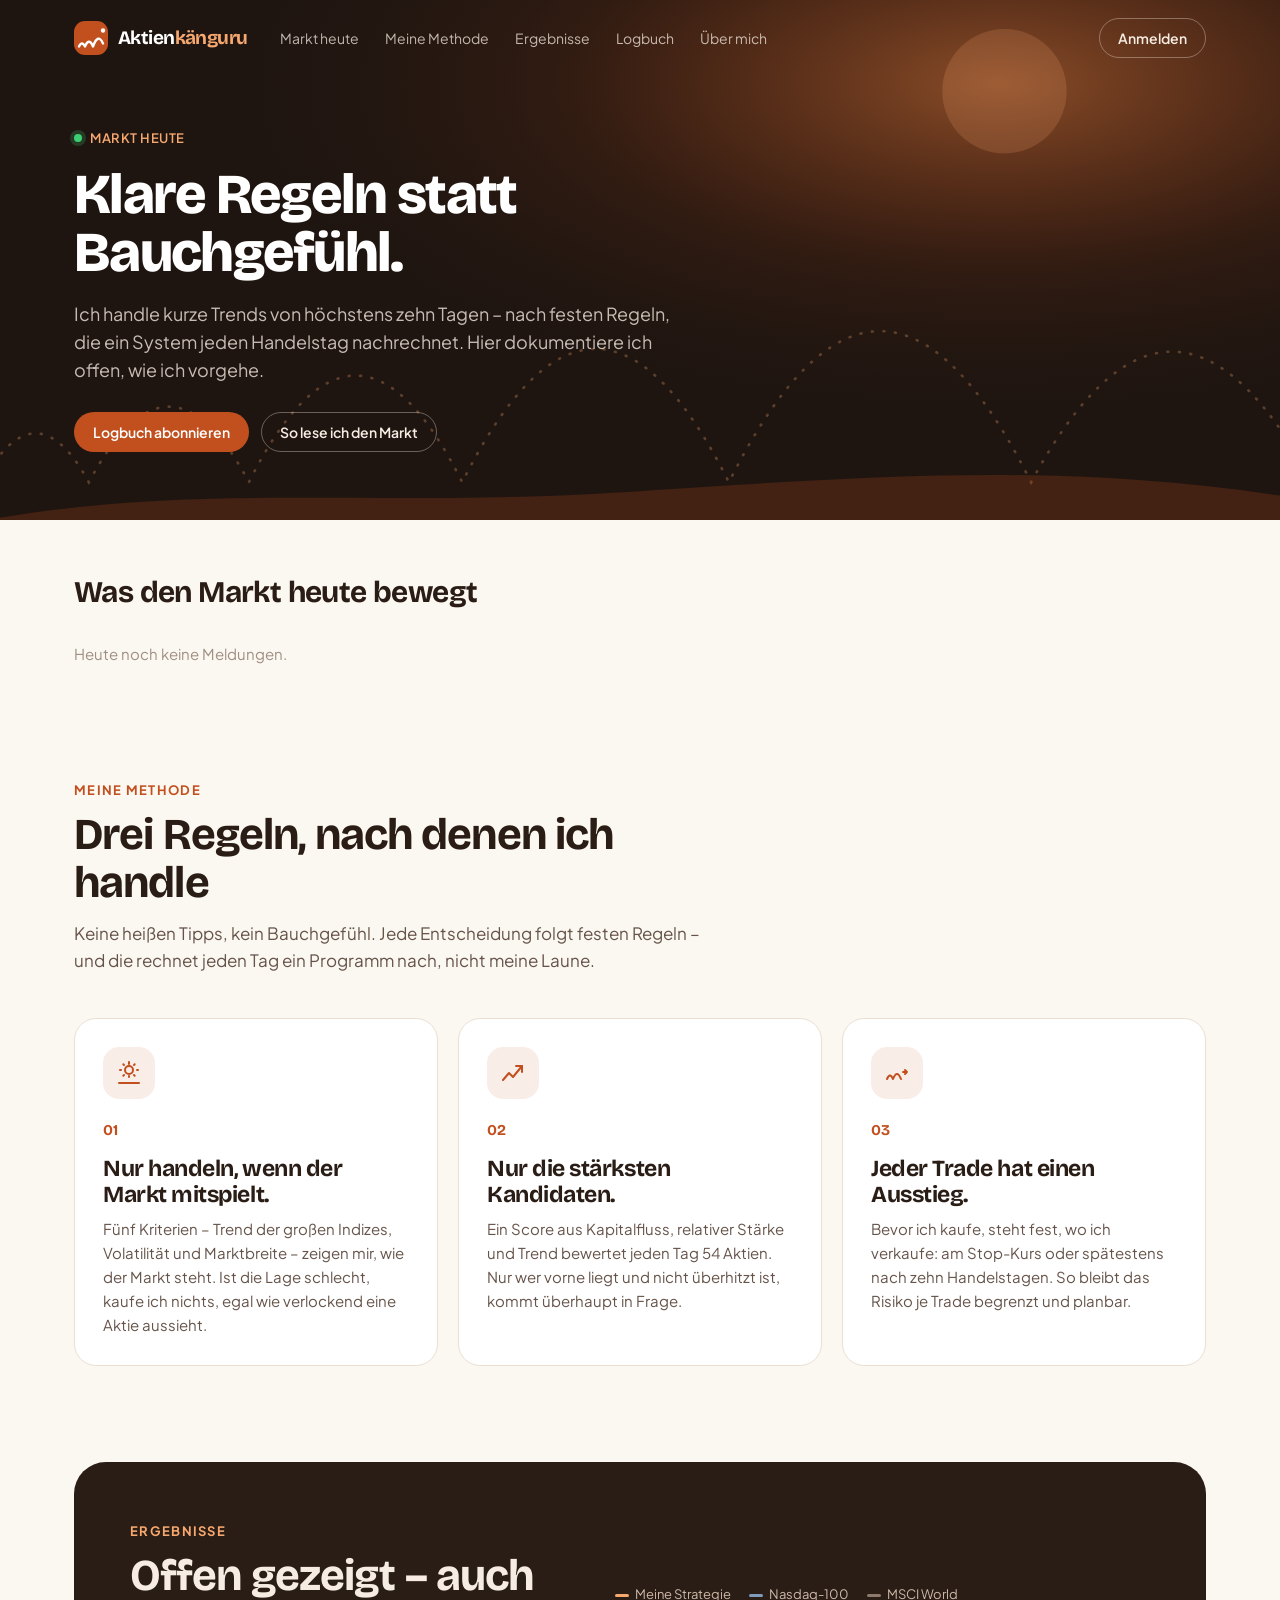
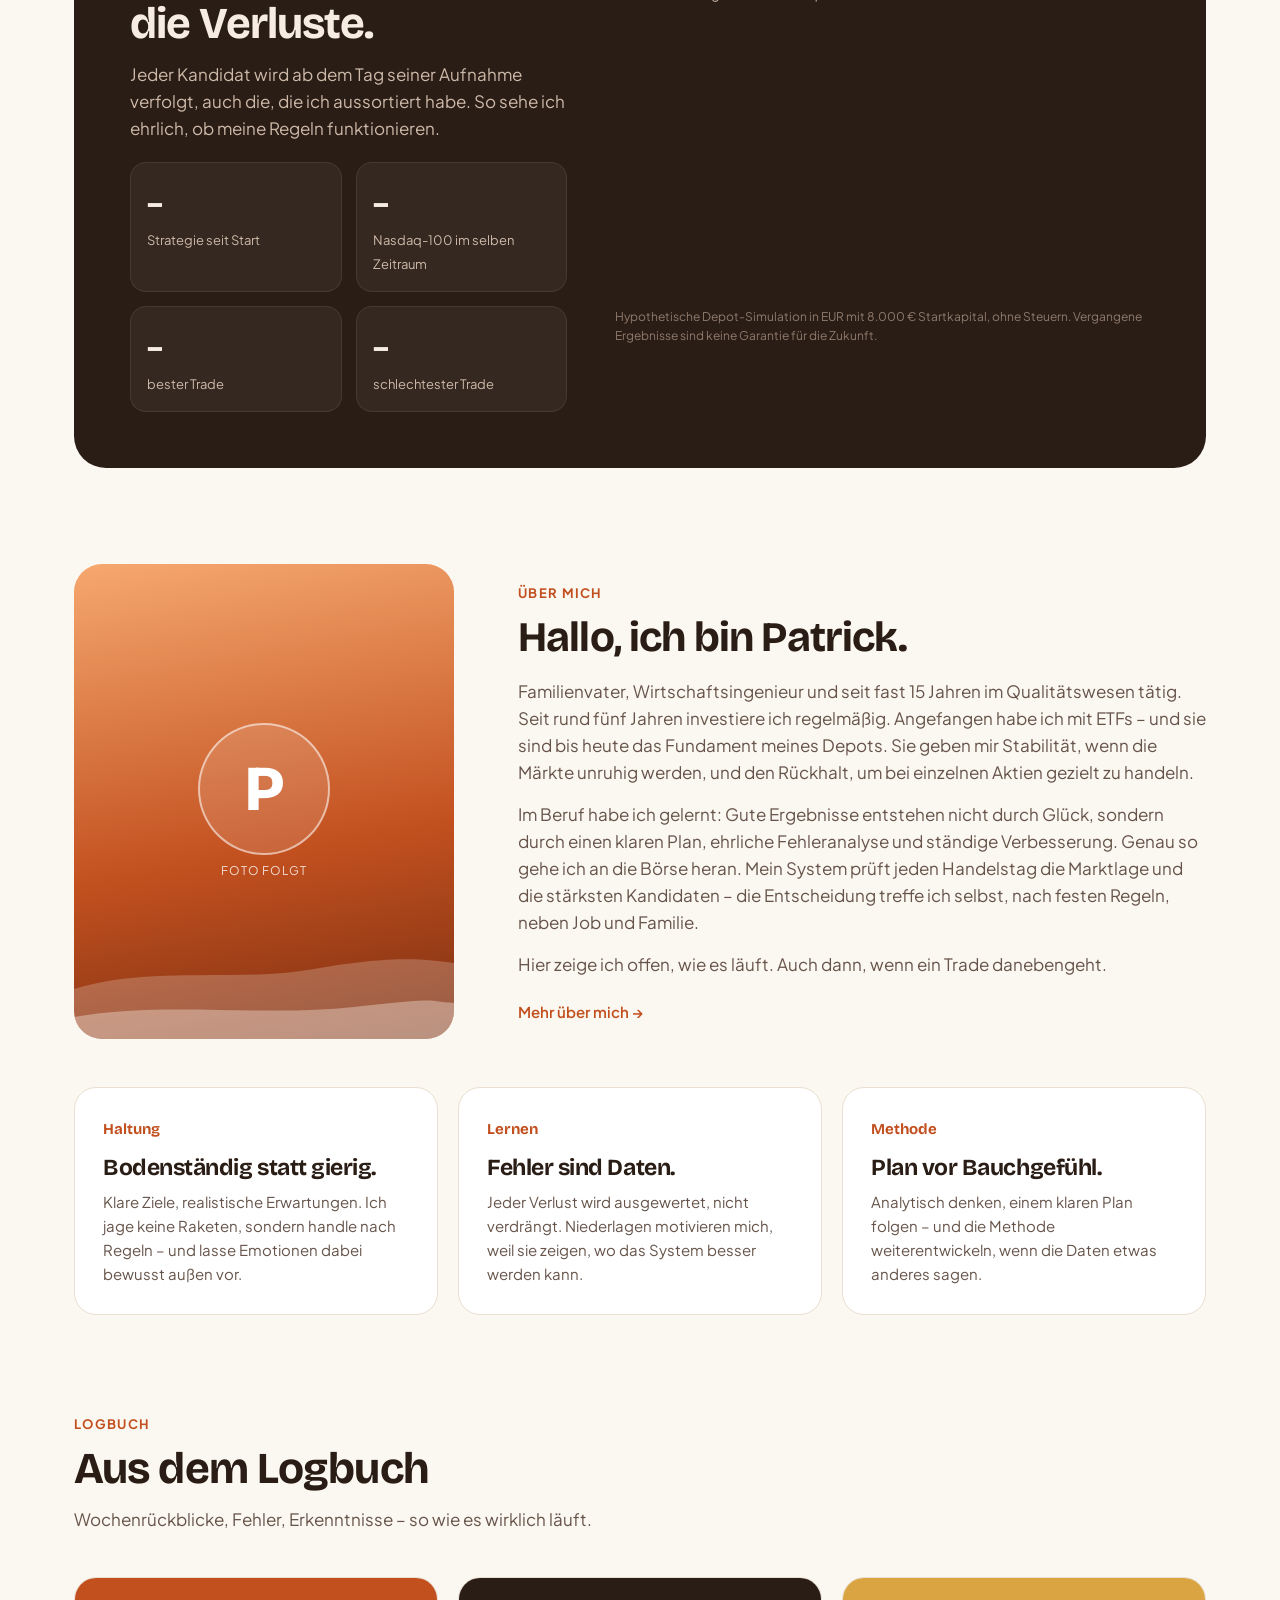
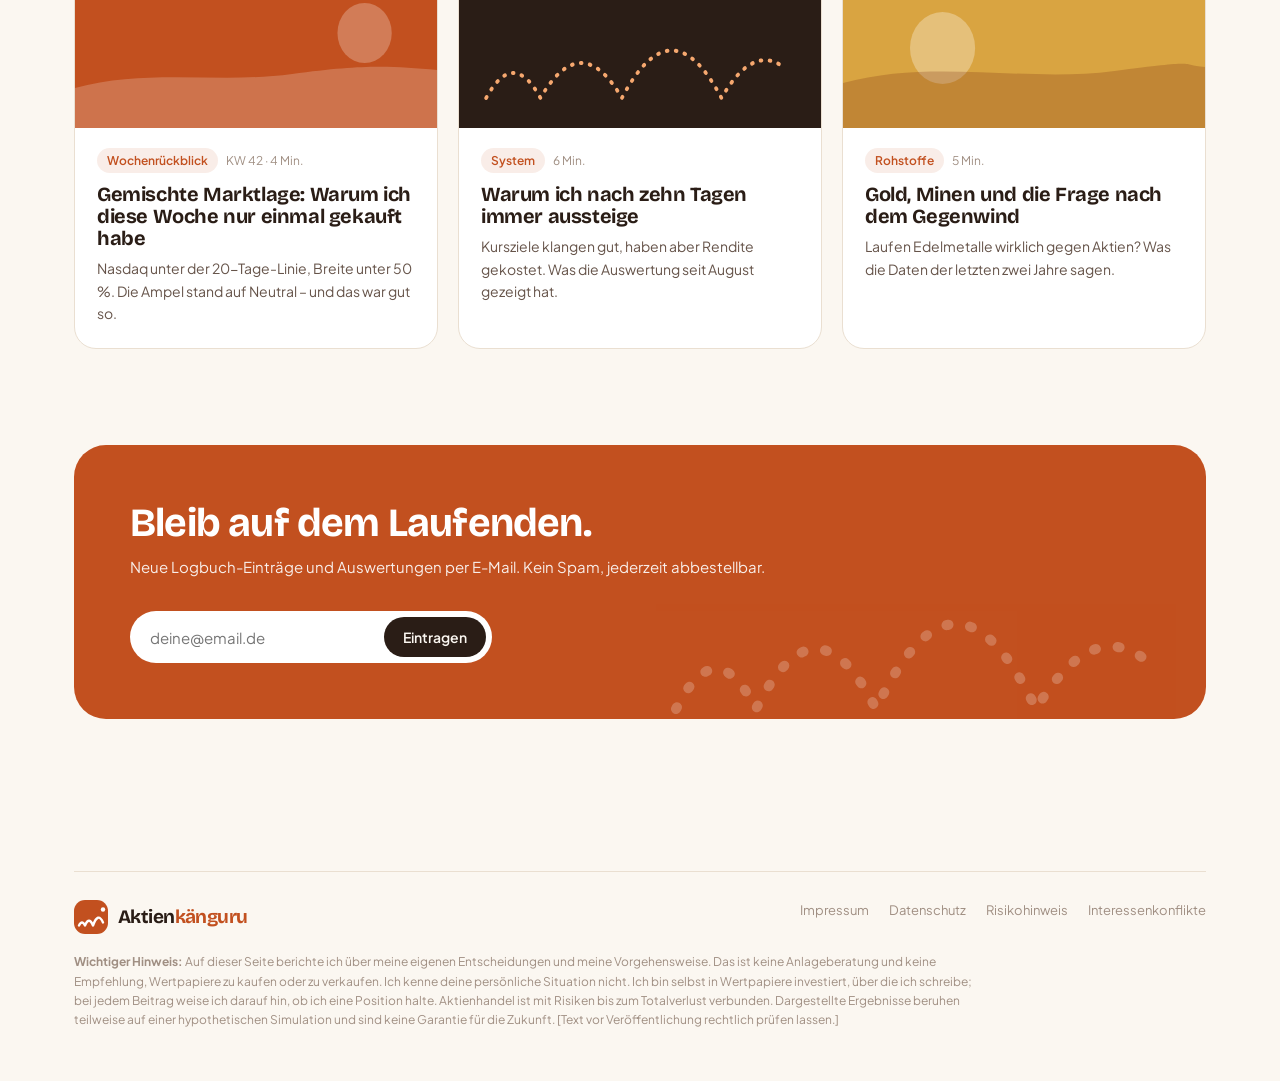
==== commit 449d66b0: "Öffentliche Startseite im Hero-Design, Worker mit öffentlicher Hauptdomain - site/index.html: Hero m" ====
--- a/site/index.html
+++ b/site/index.html
@@ -9,41 +9,70 @@
 <link rel="stylesheet" href="brand.css">
 <style>
   .wrap { max-width: 1180px; margin: 0 auto; padding: 0 24px; }
-  header { position: sticky; top: 0; z-index: 10; background: color-mix(in srgb, var(--sand) 88%, transparent); backdrop-filter: blur(12px); }
-  .nav { display: flex; align-items: center; gap: 32px; height: 72px; }
-  .nav nav { display: flex; gap: 26px; font-size: 14px; font-weight: 500; color: var(--ink-2); }
-  .nav nav a { text-decoration: none; }
-  .nav nav a:hover { color: var(--ink); }
-  .nav .right { margin-left: auto; display: flex; gap: 10px; align-items: center; }
-
-  /* Hero */
-  .hero { position: relative; overflow: hidden; padding: 72px 0 0; }
-  .hero-grid { display: grid; grid-template-columns: 1.05fr .95fr; gap: 48px; align-items: center; position: relative; z-index: 1; }
-  .eyebrow { display: inline-flex; align-items: center; gap: 8px; font-size: 13px; font-weight: 600; color: var(--brand); background: var(--brand-soft); padding: 6px 12px; border-radius: 999px; }
-  .hero h1 { font-size: clamp(40px, 5.6vw, 68px); font-weight: 800; margin: 20px 0 20px; }
-  .hero h1 em { font-style: normal; color: var(--brand); position: relative; white-space: nowrap; }
-  .hero h1 em svg { position: absolute; left: 0; bottom: -12px; width: 100%; height: 16px; overflow: visible; }
-  .hero p.lead { font-size: 18px; color: var(--ink-2); max-width: 540px; margin: 0 0 28px; }
-  .hero .ctas { display: flex; gap: 12px; flex-wrap: wrap; }
-  .trust { display: flex; gap: 32px; margin-top: 36px; flex-wrap: wrap; }
-  .trust div b { display: block; font-family: var(--head); font-size: 26px; letter-spacing: -.02em; }
-  .trust div span { font-size: 13px; color: var(--muted); }
-
-  .conditions { background: var(--foam); border: 1px solid var(--line); border-radius: 24px; box-shadow: var(--shadow); padding: 22px 22px 18px; position: relative; }
-  .conditions .top { display: flex; justify-content: space-between; align-items: center; margin-bottom: 4px; }
-  .conditions .lbl { font-size: 12px; font-weight: 600; color: var(--muted); text-transform: uppercase; letter-spacing: .08em; }
-  .conditions h3 { font-size: 30px; margin: 6px 0 4px; }
-  .conditions .why { color: var(--ink-2); font-size: 14px; margin: 0 0 12px; }
-  .hop { width: 100%; height: 150px; display: block; overflow: visible; }
-  .hop-legend { display: flex; justify-content: space-between; font-size: 12px; color: var(--muted); margin-top: 6px; }
-  .bars { display: grid; grid-template-columns: repeat(5, 1fr); gap: 6px; margin-top: 14px; }
-  .bars div { font-size: 11px; color: var(--muted); line-height: 1.3; }
-  .bars i { display: block; height: 6px; border-radius: 3px; background: var(--line-strong); margin-bottom: 6px; }
-  .bars i.on { background: var(--brand); }
-
-  .land { position: absolute; left: 0; right: 0; bottom: 0; height: 200px; z-index: 0; }
-  .land svg { width: 100%; height: 100%; display: block; }
-  .hero-pad { height: 130px; }
+  .mark img { width: 34px; height: 34px; display: block; }
+  /* ---------- Hero ---------- */
+  .hero { position: relative; overflow: hidden; color: #f6ece2; padding: 0 0 28px; }
+  .hero-bg { position: absolute; inset: 0; width: 100%; height: 100%; z-index: 0; }
+  .hero > *:not(.hero-bg) { position: relative; z-index: 1; }
+  .nav { display: flex; align-items: center; gap: 32px; height: 76px; }
+  .nav .mark { color: #fff; }
+  .nav .mark b span { color: #f6a86f; }
+  .nav nav { display: flex; gap: 26px; font-size: 14px; color: rgba(246,236,226,.75); }
+  .nav nav a { text-decoration: none; } .nav nav a:hover { color: #fff; }
+  .nav .btn { margin-left: auto; }
+  .btn.ghost-hell { border: 1px solid rgba(246,236,226,.35); color: #f6ece2; background: transparent; }
+  .btn.ghost-hell:hover { background: rgba(255,255,255,.08); }
+  .hero-grid { display: grid; grid-template-columns: 1.25fr .75fr; gap: 56px; align-items: center; padding-top: 48px; padding-bottom: 40px; }
+  .eyebrow-hell { display: inline-flex; gap: 8px; align-items: center; font-size: 13px; font-weight: 600; letter-spacing: .04em; color: #f6a86f; text-transform: uppercase; }
+  .eyebrow-hell::before { content: ""; width: 8px; height: 8px; border-radius: 50%; background: #3ccf73; box-shadow: 0 0 0 4px rgba(60,207,115,.2); }
+  .hero h1 { font-family: var(--head); font-weight: 800; font-size: clamp(36px, 4.4vw, 58px); line-height: 1.03; letter-spacing: -.03em; margin: 18px 0 18px; color: #fff; }
+  .hero-text p { font-size: 18px; line-height: 1.55; color: rgba(246,236,226,.78); max-width: 620px; margin: 0 0 28px; }
+  .ctas { display: flex; gap: 12px; flex-wrap: wrap; }
+
+  /* ---------- Marktlage-Karte mit Tacho ---------- */
+  .lage { background: var(--foam); color: var(--ink); border: 1px solid var(--line); border-radius: 26px; padding: 22px 24px; box-shadow: var(--shadow); }
+  .lage.dunkel { background: rgba(255,255,255,.07); color: #f6ece2; border-color: rgba(255,255,255,.14); backdrop-filter: blur(10px); box-shadow: 0 20px 60px rgba(0,0,0,.35); }
+  .lage.dunkel .pill { background: rgba(255,255,255,.12); color: #fff; }
+  .lage-kopf { display: flex; justify-content: space-between; align-items: center; }
+  .lage .lbl { font-size: 12px; font-weight: 700; letter-spacing: .08em; text-transform: uppercase; opacity: .7; }
+  .tacho { width: 100%; max-width: 300px; display: block; margin: 10px auto 0; color: currentColor; }
+  .tacho .t-l { font: 600 11px var(--body); fill: currentColor; opacity: .65; }
+  .lage-titel { text-align: center; font-family: var(--head); font-size: 34px; font-weight: 800; letter-spacing: -.02em; margin-top: 4px; }
+  .lage-text { text-align: center; font-size: 14px; opacity: .8; margin: 4px 0 12px; }
+  .lage details { border-top: 1px solid currentColor; border-color: rgba(127,127,127,.25); padding-top: 10px; }
+  .lage summary { cursor: pointer; font-size: 13px; font-weight: 600; opacity: .85; }
+  .krit { list-style: none; margin: 10px 0 0; padding: 0; display: grid; gap: 6px; font-size: 13px; }
+  .krit li { display: flex; gap: 8px; align-items: baseline; }
+  .krit li span { width: 14px; font-weight: 700; }
+  .krit li.ok span { color: #3ccf73; } .krit li.no span { color: #ff6b6b; }
+  .krit li b { margin-left: auto; font-weight: 600; opacity: .8; }
+
+  /* ---------- Kennzahlen-Leiste ---------- */
+  .ticker { display: grid; grid-template-columns: repeat(5, 1fr); gap: 1px; background: rgba(255,255,255,.12); border: 1px solid rgba(255,255,255,.12); border-radius: 18px; overflow: hidden; }
+  .ticker div { background: rgba(31,21,16,.72); padding: 14px 18px; display: grid; gap: 2px; }
+  .ticker span { font-size: 12px; color: rgba(246,236,226,.65); }
+  .ticker b { font-family: var(--head); font-size: 22px; letter-spacing: -.02em; color: #fff; }
+  .ticker i { font-style: normal; font-size: 13px; font-weight: 600; }
+  .ticker .up { color: #3ccf73; } .ticker .down { color: #ff7b7b; }
+  .ticker-stand { font-size: 12px; color: rgba(246,236,226,.55); margin-top: 8px; }
+
+  /* ---------- Top-Meldungen ---------- */
+  .block { padding-top: 56px; padding-bottom: 0; }
+  .block-kopf { display: flex; justify-content: space-between; align-items: baseline; margin-bottom: 18px; }
+  .block-kopf h2 { font-family: var(--head); font-size: 30px; letter-spacing: -.02em; margin: 0; }
+  .block-kopf a { color: var(--brand); font-weight: 600; text-decoration: none; }
+  .top-news { display: grid; grid-template-columns: 1.3fr 1fr 1fr; gap: 18px; }
+  .news-karte { display: flex; flex-direction: column; gap: 10px; text-decoration: none; background: var(--foam); border: 1px solid var(--line); border-radius: 22px; padding: 22px; box-shadow: var(--shadow); transition: transform .15s; }
+  .news-karte:hover { transform: translateY(-3px); }
+  .news-karte.gross { background: var(--brand); color: #fff; border-color: var(--brand); }
+  .news-karte h3 { font-family: var(--head); font-size: 20px; line-height: 1.25; margin: 0; display: -webkit-box; -webkit-line-clamp: 4; -webkit-box-orient: vertical; overflow: hidden; }
+  .news-karte.gross h3 { font-size: 24px; }
+  .news-karte p { margin: 0; font-size: 14px; color: var(--ink-2); display: -webkit-box; -webkit-line-clamp: 3; -webkit-box-orient: vertical; overflow: hidden; }
+  .news-karte.gross p { color: rgba(255,255,255,.85); }
+  .news-karte .chip { align-self: flex-start; font-size: 11px; font-weight: 700; padding: 3px 10px; border-radius: 999px; background: var(--brand-soft); color: var(--brand); }
+  .news-karte.gross .chip { background: rgba(255,255,255,.2); color: #fff; }
+  .news-karte .quelle { margin-top: auto; font-size: 12px; color: var(--muted); }
+  .news-karte.gross .quelle { color: rgba(255,255,255,.75); }
 
   section { padding: 96px 0; }
   .s-head { max-width: 640px; margin-bottom: 44px; }
@@ -102,12 +131,14 @@
 
   footer { padding: 56px 0 40px; color: var(--muted); font-size: 13px; }
   .foot { display: flex; justify-content: space-between; gap: 24px; flex-wrap: wrap; border-top: 1px solid var(--line); padding-top: 28px; }
-  .foot nav { display: flex; gap: 20px; }
+  .foot nav { display: flex; gap: 8px 20px; flex-wrap: wrap; }
   .foot a { text-decoration: none; } .foot a:hover { color: var(--ink); }
   .risk { margin-top: 18px; font-size: 12px; line-height: 1.6; max-width: 900px; }
 
   @media (max-width: 960px) {
-    .hero-grid, .dark-band, .about { grid-template-columns: 1fr; }
+    .hero-grid, .dark-band, .about { grid-template-columns: 1fr; gap: 28px; }
+    .ticker { grid-template-columns: repeat(3, 1fr); }
+    .top-news { grid-template-columns: 1fr; }
     .rules, .posts, .values { grid-template-columns: 1fr; }
     .nav nav { display: none; }
     .dark-band, .cta { padding: 32px 24px; }
@@ -115,55 +146,44 @@
   }
   @media (max-width: 560px) {
     .wrap { padding: 0 16px; }
-    .nav .right .ghost { display: none; }
+    .hero-text p { font-size: 16px; }
     section { padding: 64px 0; }
+    .ticker { grid-template-columns: repeat(2, 1fr); }
     .cta form { width: 100%; } .cta input { width: 100%; min-width: 0; }
   }
 </style>
 </head>
 <body>
-<header>
-  <div class="wrap nav">
-    <a class="mark" href="#"><svg viewBox="0 0 34 34"><rect width="34" height="34" rx="11" fill="var(--brand)"/><path d="M5 25.5q3-6 6 0q4-9.5 8 0q5-14 10-3" fill="none" stroke="#fff" stroke-width="2.4" stroke-linecap="round" stroke-linejoin="round"/><circle cx="29" cy="9.5" r="2.2" fill="#fff"/></svg><b>Aktien<span>känguru</span></b></a>
-    <nav><a href="#regeln">Meine Methode</a><a href="#ergebnisse">Ergebnisse</a><a href="#logbuch">Logbuch</a><a href="#ueber">Über mich</a></nav>
-    <div class="right">
-      <a class="btn ghost" href="https://cockpit.example.de">Anmelden</a>
-      <a class="btn sun" href="#warteliste">Newsletter</a>
-    </div>
-  </div>
-</header>
-
-<div class="hero">
+<section class="hero" aria-label="Markt heute">
+  <svg class="hero-bg" viewBox="0 0 1440 620" preserveAspectRatio="xMidYMid slice" aria-hidden="true">
+    <defs><radialGradient id="glow" cx="78%" cy="18%" r="60%"><stop offset="0" stop-color="#e07a3c" stop-opacity=".55"/><stop offset=".55" stop-color="#c2501f" stop-opacity=".12"/><stop offset="1" stop-color="#2a1d16" stop-opacity="0"/></radialGradient></defs>
+    <rect width="1440" height="620" fill="#1f1510"/>
+    <rect width="1440" height="620" fill="url(#glow)"/>
+    <circle cx="1130" cy="120" r="70" fill="#f6a86f" opacity=".18"/>
+    <path d="M-20 560 q60 -110 120 0 q90 -170 180 0 q120 -240 240 0 q150 -300 300 0 q170 -340 340 0 q140 -260 280 -60" fill="none" stroke="#f6a86f" stroke-opacity=".28" stroke-width="3" stroke-linecap="round" stroke-dasharray="1 12"/>
+    <path d="M0 600 C 240 560 420 590 720 570 S 1200 540 1440 575 V620 H0 Z" fill="#c2501f" opacity=".22"/>
+  </svg>
+  <header class="nav wrap">
+    <a class="mark" href="#"><img src="logo.svg" alt=""><b>Aktien<span>känguru</span></b></a>
+    <nav><a href="#markt">Markt heute</a><a href="#regeln">Meine Methode</a><a href="#ergebnisse">Ergebnisse</a><a href="#logbuch">Logbuch</a><a href="#ueber">Über mich</a></nav>
+    <a class="btn ghost-hell" href="https://cockpit.example.de">Anmelden</a>
+  </header>
   <div class="wrap hero-grid">
-    <div>
-      <span class="eyebrow">Swing-Trading mit System · mein öffentliches Logbuch</span>
-      <h1>Klare Regeln statt <em>Bauchgefühl<svg viewBox="0 0 300 16" preserveAspectRatio="none"><path d="M2 12q25-14 50 0q30-16 60 0q35-18 70 0q40-20 80-6" fill="none" stroke="var(--brand)" stroke-width="3.5" stroke-linecap="round" stroke-dasharray="1 7"/></svg></em>.</h1>
-      <p class="lead">Aktien gehen hoch und runter, und niemand weiß, was morgen kommt. Ich handle kurze Trends von höchstens zehn Tagen – nach festen Regeln, die ein System jeden Handelstag für 54 Aktien nachrechnet. Hier dokumentiere ich offen, wie ich vorgehe und was dabei herauskommt.</p>
-      <div class="ctas"><a class="btn sun" href="#warteliste">Logbuch abonnieren</a><a class="btn ghost" href="#regeln">So funktioniert's</a></div>
-      <div class="trust">
-        <div><b class="num" id="tTrades">–</b><span>Trades seit August (Simulation)</span></div>
-        <div><b class="num" id="tHit">–</b><span>mit Gewinn geschlossen</span></div>
-        <div><b class="num">10 Tage</b><span>maximale Haltedauer</span></div>
-      </div>
-    </div>
-
-    <div class="conditions">
-      <div class="top"><span class="lbl">Marktlage heute</span><span class="pill" id="cPill"></span></div>
-      <h3 id="cTitle">–</h3>
-      <p class="why" id="cWhy"></p>
-      <svg class="hop" id="hop" viewBox="0 0 400 150" preserveAspectRatio="none"></svg>
-      <div class="hop-legend"><span>Nasdaq-100 seit August</span><span id="cSpx"></span></div>
-      <div class="bars" id="cBars"></div>
-    </div>
-  </div>
-  <div class="hero-pad"></div>
-  <div class="land"><svg viewBox="0 0 1440 200" preserveAspectRatio="none">
-    <circle cx="1180" cy="70" r="46" fill="var(--brand-2)" opacity=".18"/>
-    <path d="M0 120c180-30 300-10 460-30s300-40 480-10 320 20 500-10v130H0z" fill="var(--brand)" opacity=".07"/>
-    <path d="M0 150c200-20 360 0 560-14s360-26 520-6 220 10 360 0v70H0z" fill="var(--brand)" opacity=".11"/>
-    <path d="M0 178c240-14 480 6 720-4s460-14 720 0v26H0z" fill="var(--brand)" opacity=".16"/>
-  </svg></div>
-</div>
+    <div class="hero-text">
+      <div class="eyebrow-hell" id="datum">Markt heute</div>
+      <h1 id="kern">Klare Regeln statt Bauchgefühl.</h1>
+      <p id="lageSatz">Ich handle kurze Trends von höchstens zehn Tagen – nach festen Regeln, die ein System jeden Handelstag nachrechnet. Hier dokumentiere ich offen, wie ich vorgehe.</p>
+      <div class="ctas"><a class="btn sun" href="#warteliste">Logbuch abonnieren</a><a class="btn ghost-hell" href="#regeln">So lese ich den Markt</a></div>
+    </div>
+    <div id="lageKarte"></div>
+  </div>
+  <div class="wrap" id="kennzahlen"></div>
+</section>
+
+<section class="wrap block" id="markt">
+  <div class="block-kopf"><h2>Was den Markt heute bewegt</h2></div>
+  <div class="top-news" id="topNews"><p style="color:var(--muted)">Lade Meldungen …</p></div>
+</section>
 
 <section id="regeln">
   <div class="wrap">
@@ -242,7 +262,7 @@
 <footer>
   <div class="wrap">
     <div class="foot">
-      <a class="mark" href="#"><svg viewBox="0 0 34 34"><rect width="34" height="34" rx="11" fill="var(--brand)"/><path d="M5 25.5q3-6 6 0q4-9.5 8 0q5-14 10-3" fill="none" stroke="#fff" stroke-width="2.4" stroke-linecap="round" stroke-linejoin="round"/><circle cx="29" cy="9.5" r="2.2" fill="#fff"/></svg><b>Aktien<span>känguru</span></b></a>
+      <a class="mark" href="#"><img src="logo.svg" alt=""><b>Aktien<span>känguru</span></b></a>
       <nav><a href="#">Impressum</a><a href="#">Datenschutz</a><a href="#">Risikohinweis</a><a href="#">Interessenkonflikte</a></nav>
     </div>
     <p class="risk"><b>Wichtiger Hinweis:</b> Auf dieser Seite berichte ich über meine eigenen Entscheidungen und meine Vorgehensweise. Das ist keine Anlageberatung und keine Empfehlung, Wertpapiere zu kaufen oder zu verkaufen. Ich kenne deine persönliche Situation nicht. Ich bin selbst in Wertpapiere investiert, über die ich schreibe; bei jedem Beitrag weise ich darauf hin, ob ich eine Position halte. Aktienhandel ist mit Risiken bis zum Totalverlust verbunden. Dargestellte Ergebnisse beruhen teilweise auf einer hypothetischen Simulation und sind keine Garantie für die Zukunft. [Text vor Veröffentlichung rechtlich prüfen lassen.]</p>
@@ -250,21 +270,91 @@
 </footer>
 
 <script>
-// Entwurf: liest noch direkt aus dem Repo. Vor der Veröffentlichung auf eine eigene,
-// öffentliche Kennzahlen-Datei umstellen (das Repo wird privat).
-const REPO_BASE = "https://raw.githubusercontent.com/patricks87-sudo/swing-trading-data/main/data/";
-const get = (n) => fetch(REPO_BASE + n + "?_=" + Date.now()).then((r) => (r.ok ? r.json() : null)).catch(() => null);
+// Datenquelle: auf GitHub Pages und lokal direkt aus dem Repo; unter der eigenen
+// Domain liefert der Cloudflare Worker nur öffentliche Auszüge unter /public/
+// (Marktlage, Indizes, Sektoren, Marktmeldungen, Performance – keine Kandidaten, kein Depot).
+const DIREKT = /github\.io$/.test(location.hostname) || location.protocol === "file:";
+const REPO = "https://raw.githubusercontent.com/patricks87-sudo/swing-trading-data/main/data/";
+const get = (n) => fetch(n + (n.includes("?") ? "&" : "?") + "_=" + Date.now()).then((r) => (r.ok ? r.json() : null)).catch(() => null);
 const $ = (id) => document.getElementById(id);
-const nf = (v, d = 1) => Number(v).toLocaleString("de-DE", { minimumFractionDigits: d, maximumFractionDigits: d });
-const pct = (v, d = 1) => (v == null ? "–" : (v > 0 ? "+" : v < 0 ? "−" : "") + nf(Math.abs(v), d) + " %");
-const eur = (v) => (v == null ? "–" : (v > 0 ? "+" : v < 0 ? "−" : "") + nf(Math.abs(v), 0) + " €");
-
-// Marktregime in Klartext
-const LAGE = {
-  "RISK-ON": { t: "Rückenwind", cls: "good", why: "Der Markt ist in guter Verfassung. Mein Regelwerk erlaubt bis zu zwei neue Positionen am Tag." },
-  NEUTRAL: { t: "Gemischt", cls: "warn", why: "Uneinheitliche Signale. Mein Regelwerk erlaubt höchstens eine neue Position." },
-  "RISK-OFF": { t: "Abwarten", cls: "bad", why: "Zu unruhig. Nach meinen Regeln heute keine neuen Käufe." },
-};
+const esc = (s) => String(s ?? "").replace(/[&<>"]/g, (c) => ({ "&": "&amp;", "<": "&lt;", ">": "&gt;", '"': "&quot;" }[c]));
+const nf = (v, d = 1) => (typeof v === "number" ? v.toLocaleString("de-DE", { minimumFractionDigits: d, maximumFractionDigits: d }) : "–");
+const pct = (v, d = 1) => (typeof v === "number" ? (v > 0 ? "+" : v < 0 ? "−" : "") + nf(Math.abs(v), d) + " %" : "–");
+const eur = (v) => (typeof v === "number" ? (v > 0 ? "+" : v < 0 ? "−" : "") + nf(Math.abs(v), 0) + " €" : "–");
+const LAGE = { "RISK-ON": ["Rückenwind", "good"], NEUTRAL: ["Gemischt", "warn"], "RISK-OFF": ["Abwarten", "bad"] };
+const SEKTOR_DE = { Energy: "Energie", Healthcare: "Gesundheit", Insurance: "Versicherer", Payments: "Zahlungsdienste", Utilities: "Versorger",
+  Defense: "Rüstung", Industrials: "Industrie", "Semiconductors/AI": "Halbleiter", "Fintech/Brokerage": "Fintech", "Software/Cloud": "Software",
+  Technology: "Technologie", Cybersecurity: "Cybersecurity", MedTech: "Medizintechnik", Financials: "Banken", Materials: "Rohstoffwerte",
+  Transportation: "Transport", "Consumer Discretionary": "Konsum", "Industrials/Infrastructure": "Infrastruktur", Edelmetalle: "Edelmetalle" };
+
+async function laden() {
+  if (!DIREKT) {
+    const [feed, news, perf] = await Promise.all(["/public/markt.json", "/public/news.json", "/public/performance.json"].map(get));
+    return { feed, news, perf };
+  }
+  const [p4, p5, p55, p1, news, perf] = await Promise.all(["p4_latest.json", "p5_latest.json", "p55_latest.json", "p1_latest.json",
+    "news_summary_today.json", "performance.json"].map((n) => get(REPO + n)));
+  const feed = [p4, p5, p55, p1].filter(Boolean).sort((a, b) => new Date(b.generated_at_utc) - new Date(a.generated_at_utc))[0];
+  return { feed, news, perf };
+}
+
+// Kernaussage: künftig ein kurzes Feld "kernaussage" der Nachrichten-Aufgabe; bis dahin aus Regime + Sektoren
+function kernaussage(d) {
+  if (d.news && d.news.kernaussage) return d.news.kernaussage;
+  const r = d.feed.regime, S = Object.entries(d.feed.sectors || {}).sort((a, b) => b[1].rs_20d_vs_spy - a[1].rs_20d_vs_spy);
+  const de = (n) => SEKTOR_DE[n] || n;
+  const vorn = S.slice(0, 2).map(([n]) => de(n)).join(" und "), hinten = de(S[S.length - 1][0]);
+  const auftakt = { "RISK-ON": "Der Markt trägt", NEUTRAL: "Gespaltener Markt", "RISK-OFF": "Rauer Markt" }[r.status] || "Markt heute";
+  return auftakt + ": " + vorn + " vorn, " + hinten + " unter Druck.";
+}
+function ersterSatz(t) {
+  t = String(t || "");
+  const m = t.match(/^(.{40,230}?[.!?])(\s|$)/);
+  if (m) return m[1];
+  const kurz = t.slice(0, 190), schnitt = Math.max(kurz.lastIndexOf(", "), kurz.lastIndexOf(" – "), kurz.lastIndexOf("; "));
+  return (schnitt > 80 ? kurz.slice(0, schnitt) : kurz.slice(0, kurz.lastIndexOf(" "))) + " …";
+}
+
+// Halbkreis-Tacho von "Abwarten" bis "Rückenwind"; Zeiger = erfüllte Kriterien (0–5)
+function tacho(r) {
+  const n = (r.kriterien || []).length || 5, w = r.status === "RISK-OFF" && r.kriterien_erfuellt > 1 ? 0.6 : r.kriterien_erfuellt;
+  const cx = 120, cy = 120, R = 96, wink = (v) => Math.PI * (1 - v / n);
+  const pt = (v, rad) => [cx + rad * Math.cos(wink(v)), cy - rad * Math.sin(wink(v))];
+  const bogen = (a, b, col) => { const [x1, y1] = pt(a, R), [x2, y2] = pt(b, R); return '<path d="M' + x1 + " " + y1 + " A" + R + " " + R + " 0 0 1 " + x2 + " " + y2 + '" stroke="' + col + '" stroke-width="18" fill="none" stroke-linecap="butt"/>'; };
+  const [nx, ny] = pt(w, R - 26);
+  const [titel] = LAGE[r.status] || [r.status];
+  return '<svg viewBox="0 0 240 140" class="tacho" role="img" aria-label="Marktlage ' + esc(titel) + ", " + r.kriterien_erfuellt + " von " + n + ' Kriterien">' +
+    bogen(0, 1.45, "var(--bad)") + bogen(1.55, 3.45, "#f5a623") + bogen(3.55, n, "var(--good)") +
+    '<line x1="' + cx + '" y1="' + cy + '" x2="' + nx + '" y2="' + ny + '" stroke="currentColor" stroke-width="4" stroke-linecap="round"/>' +
+    '<circle cx="' + cx + '" cy="' + cy + '" r="8" fill="currentColor"/>' +
+    '<text x="22" y="138" class="t-l">Abwarten</text><text x="120" y="12" class="t-l" text-anchor="middle">Gemischt</text><text x="218" y="138" class="t-l" text-anchor="end">Rückenwind</text></svg>';
+}
+function kriterienListe(r) {
+  return '<ul class="krit">' + r.kriterien.map((k) => '<li class="' + (k.erfuellt ? "ok" : "no") + '"><span>' + (k.erfuellt ? "✓" : "✕") + "</span>" + esc(k.kriterium) +
+    (typeof k.wert === "number" ? '<b class="num">' + (/VIX/.test(k.kriterium) ? nf(k.wert, 1) : /Watchlist/.test(k.kriterium) ? nf(k.wert, 0) + " %" : pct(k.wert)) + "</b>" : "") + "</li>").join("") + "</ul>";
+}
+function lageKarte(r, dunkel) {
+  const [titel, ton] = LAGE[r.status] || [r.status, "warn"];
+  const erl = { "RISK-ON": "Mein Regelwerk erlaubt bis zu zwei neue Positionen am Tag.", NEUTRAL: "Mein Regelwerk erlaubt höchstens eine neue Position.", "RISK-OFF": "Nach meinen Regeln heute keine neuen Käufe." }[r.status] || "";
+  return '<div class="lage ' + (dunkel ? "dunkel" : "") + '"><div class="lage-kopf"><span class="lbl">Marktlage</span><span class="pill ' + ton + '"><span class="d"></span>' + r.kriterien_erfuellt + " von " + r.kriterien.length + " Kriterien</span></div>" +
+    tacho(r) + '<div class="lage-titel">' + esc(titel) + '</div><p class="lage-text">' + erl + "</p>" +
+    '<details><summary>Die fünf Kriterien</summary>' + kriterienListe(r) + "</details></div>";
+}
+function kennzahlen(feed) {
+  const I = feed.indices || {}, v = feed.macro && feed.macro.vix, g = feed.rohstoffe && feed.rohstoffe.werte && feed.rohstoffe.werte.GOLD;
+  const laufend = Object.values(I).some((x) => x && x.partial_last_bar);
+  const z = [["S&P 500", I.SP500 && I.SP500.chg_1d_pct, I.SP500 && I.SP500.close], ["Nasdaq-100", I.NASDAQ_COMPOSITE && I.NASDAQ_COMPOSITE.chg_1d_pct, I.NASDAQ_COMPOSITE && I.NASDAQ_COMPOSITE.close],
+    ["Halbleiter", I.SOX_PROXY && I.SOX_PROXY.chg_1d_pct, I.SOX_PROXY && I.SOX_PROXY.close], ["Gold", g && g.tagesbewegung_pct, g && g.close]];
+  return '<div class="ticker">' + z.filter((x) => x[2] != null).map(([n, c, k]) => '<div><span>' + n + '</span><b class="num">' + nf(k, 2) + '</b><i class="num ' + (c > 0 ? "up" : c < 0 ? "down" : "") + '">' + pct(c, 2) + "</i></div>").join("") +
+    (v && v.close != null ? '<div><span>VIX</span><b class="num">' + nf(v.close, 2) + '</b><i class="' + (v.close < 20 ? "up" : "down") + '">' + (v.close < 20 ? "ruhig" : "nervös") + "</i></div>" : "") +
+    '</div><div class="ticker-stand">' + (laufend ? "Veränderung heute, Sitzung läuft" : "Veränderung zum Vortag") + " · Stand " + new Date(feed.generated_at_utc).toLocaleString("de-DE", { timeZone: "Europe/Berlin", day: "2-digit", month: "2-digit", hour: "2-digit", minute: "2-digit" }) + " Uhr</div>";
+}
+function zeit(iso) {
+  if (!iso) return "";
+  const nurDatum = /^\d{4}-\d{2}-\d{2}$/.test(iso) || /T(12|00):00(:00)?([+-]\d{2}:?\d{2}|Z)?$/.test(iso);
+  const d = new Date(nurDatum ? iso.slice(0, 10) + "T12:00:00" : iso);
+  return nurDatum ? d.toLocaleDateString("de-DE", { day: "2-digit", month: "2-digit" }) : d.toLocaleString("de-DE", { timeZone: "Europe/Berlin", day: "2-digit", month: "2-digit", hour: "2-digit", minute: "2-digit" }) + " Uhr";
+}
 
 function linePath(vals, W, H, lo, hi, pad = 8) {
   const n = vals.length;
@@ -272,33 +362,23 @@
 }
 
 (async () => {
-  const [p4, p1, perf] = await Promise.all(["p4_latest.json", "p1_latest.json", "performance.json"].map(get));
-  const feed = [p4, p1].filter(Boolean).sort((a, b) => new Date(b.generated_at_utc) - new Date(a.generated_at_utc))[0];
-
-  if (feed?.regime) {
-    const r = feed.regime, s = LAGE[r.status] || LAGE.NEUTRAL;
-    $("cTitle").innerHTML = s.t + ' <span class="pill neutral" style="vertical-align:middle">' + r.status + "</span>";
-    $("cWhy").textContent = s.why;
-    $("cPill").className = "pill " + s.cls;
-    $("cPill").innerHTML = '<span class="d"></span>' + r.kriterien_erfuellt + " von " + r.kriterien.length + " Kriterien";
-    const short = ["S&P 500 über Ø50", "Nasdaq über Ø20", "VIX unter 20", "Breite über Ø50", "Breite 5 Tage"];
-    $("cBars").innerHTML = r.kriterien.map((k, i) => `<div><i class="${k.erfuellt ? "on" : ""}"></i>${short[i] || k.kriterium}</div>`).join("");
-    const q = feed.indices?.NASDAQ_COMPOSITE;
-    if (q) $("cSpx").innerHTML = `<b class="num" style="color:var(--ink)">${nf(q.close, 2)}</b> <span class="num ${q.chg_1d_pct >= 0 ? "up" : "down"}">${pct(q.chg_1d_pct, 2)}</span>`;
-  }
-  const src = perf?.reihen?.find((x) => x.key === "qqq")?.werte || [];
-  if (src.length) {
-    const lo = Math.min(...src), hi = Math.max(...src), d = linePath(src, 400, 150, lo, hi, 14);
-    const lx = 400, ly = 150 - 14 - ((src[src.length - 1] - lo) / (hi - lo)) * 122;
-    $("hop").innerHTML = `<defs><linearGradient id="g" x1="0" y1="0" x2="0" y2="1"><stop offset="0" stop-color="var(--brand)" stop-opacity=".28"/><stop offset="1" stop-color="var(--brand)" stop-opacity="0"/></linearGradient></defs>
-      <path d="${d} L400 150 L0 150 Z" fill="url(#g)"/><path d="${d}" fill="none" stroke="var(--brand)" stroke-width="2.5" vector-effect="non-scaling-stroke" stroke-linejoin="round"/>
-      <circle cx="${lx}" cy="${ly}" r="4" fill="var(--brand)" vector-effect="non-scaling-stroke"/>`;
-  }
+  const d = await laden();
+  const f = d.feed, perf = d.perf;
+  if (f && f.regime) {
+    $("datum").textContent = "Markt heute · " + new Date(f.generated_at_utc).toLocaleDateString("de-DE", { timeZone: "Europe/Berlin", weekday: "long", day: "numeric", month: "long" });
+    $("kern").textContent = kernaussage(d);
+    if (d.news && d.news.lage) $("lageSatz").textContent = ersterSatz(d.news.lage);
+    $("lageKarte").innerHTML = lageKarte(f.regime, true);
+    $("kennzahlen").innerHTML = kennzahlen(f);
+  }
+  const m = ((d.news && d.news.meldungen) || []).slice();
+  const top = m.filter((x) => x.top).sort((a, b) => a.top - b.top);
+  const liste = (top.length ? top : m.slice(-3).reverse()).slice(0, 3);
+  $("topNews").innerHTML = liste.length ? liste.map((x, i) => '<a class="news-karte' + (i === 0 ? " gross" : "") + '" href="' + esc(x.url) + '" target="_blank" rel="noopener"><span class="chip">' + esc(x.thema || "Markt") + "</span><h3>" + esc(x.title) + "</h3><p>" + esc(x.bedeutung || "") + '</p><span class="quelle">' + esc(x.source || "") + (x.published_at ? " · " + zeit(x.published_at) : "") + "</span></a>").join("")
+    : '<p style="color:var(--muted)">Heute noch keine Meldungen.</p>';
 
   if (perf) {
     const st = perf.statistik?.neu || {}, z = perf.zusammenfassung || {};
-    $("tTrades").textContent = (st.trades_abgeschlossen ?? 0) + (st.trades_offen ?? 0);
-    $("tHit").textContent = st.trefferquote_pct != null ? nf(st.trefferquote_pct, 0) + " %" : "–";
     $("rStrat").textContent = pct(z.neu?.gesamt_pct); $("rStrat").style.color = "#f6a86f";
     $("rQqq").textContent = pct(z.qqq?.gesamt_pct);
     $("rBest").textContent = eur(st.bester_trade_eur);
